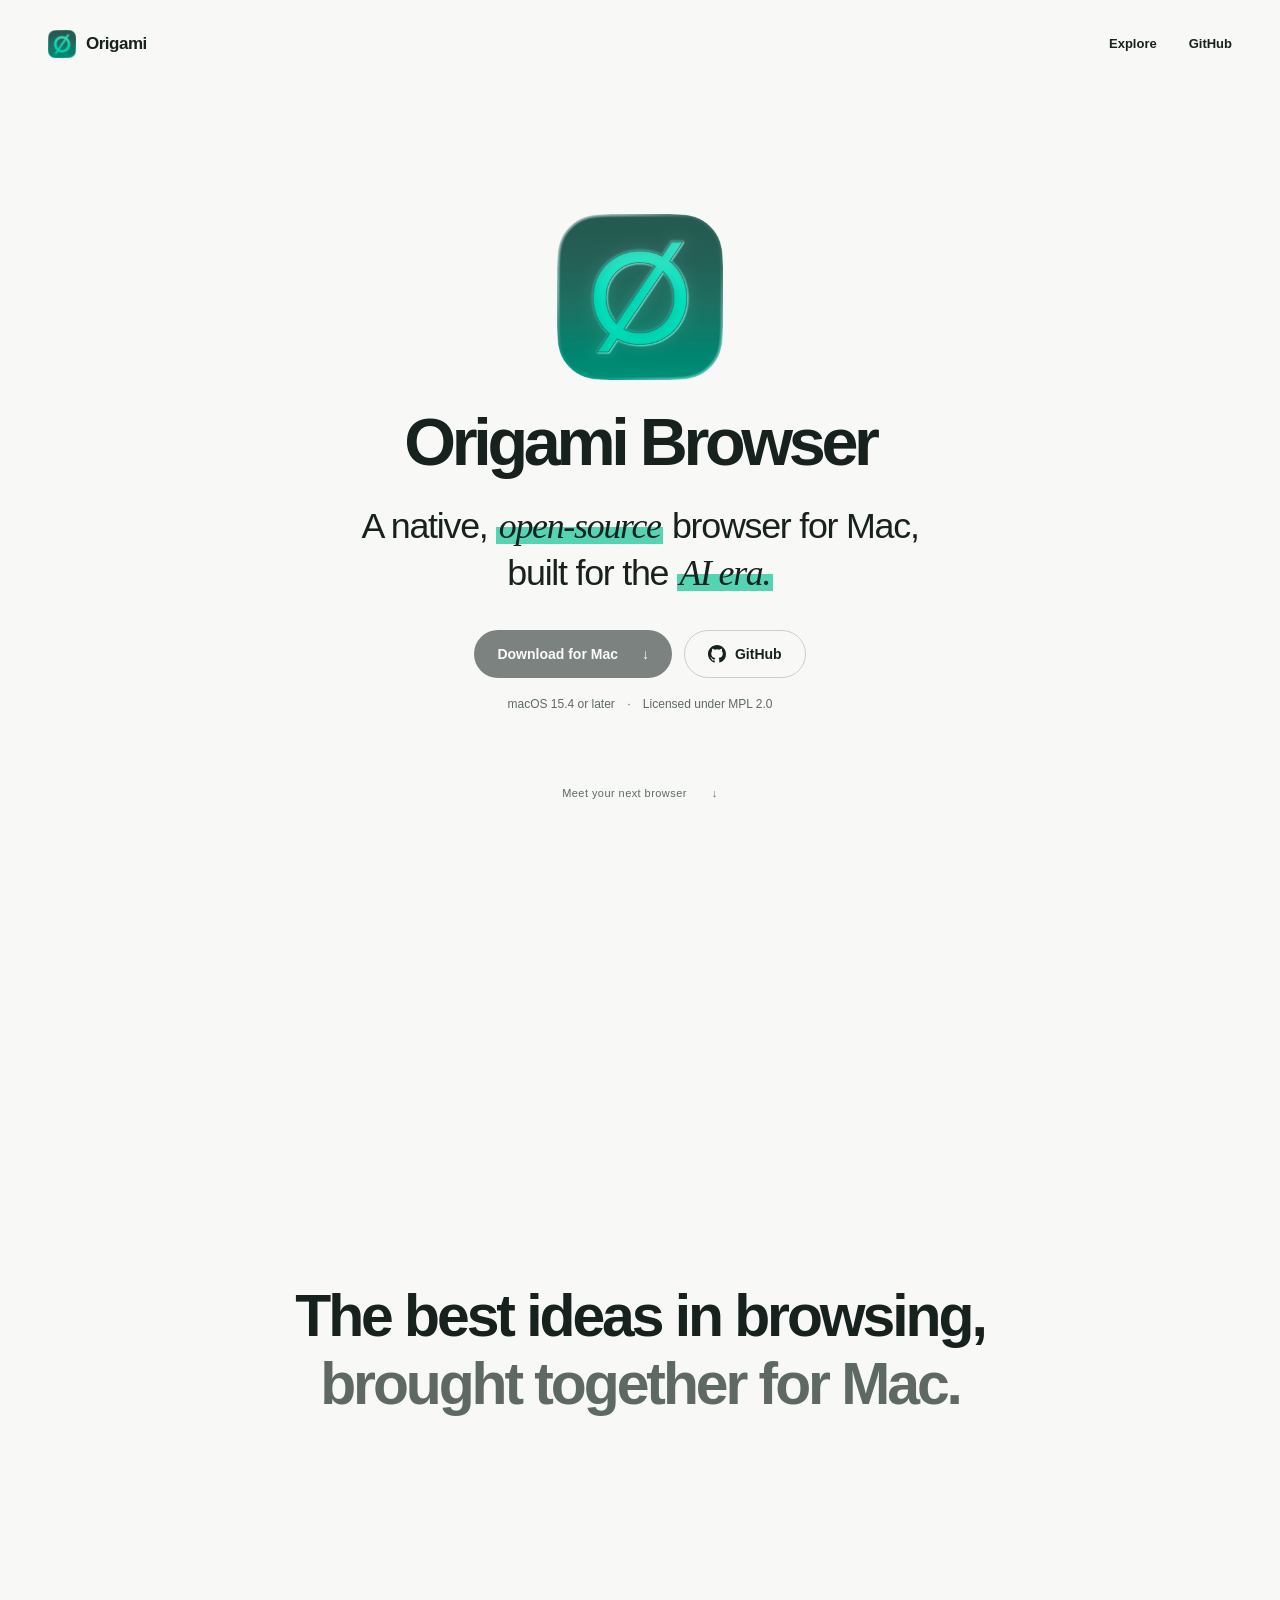
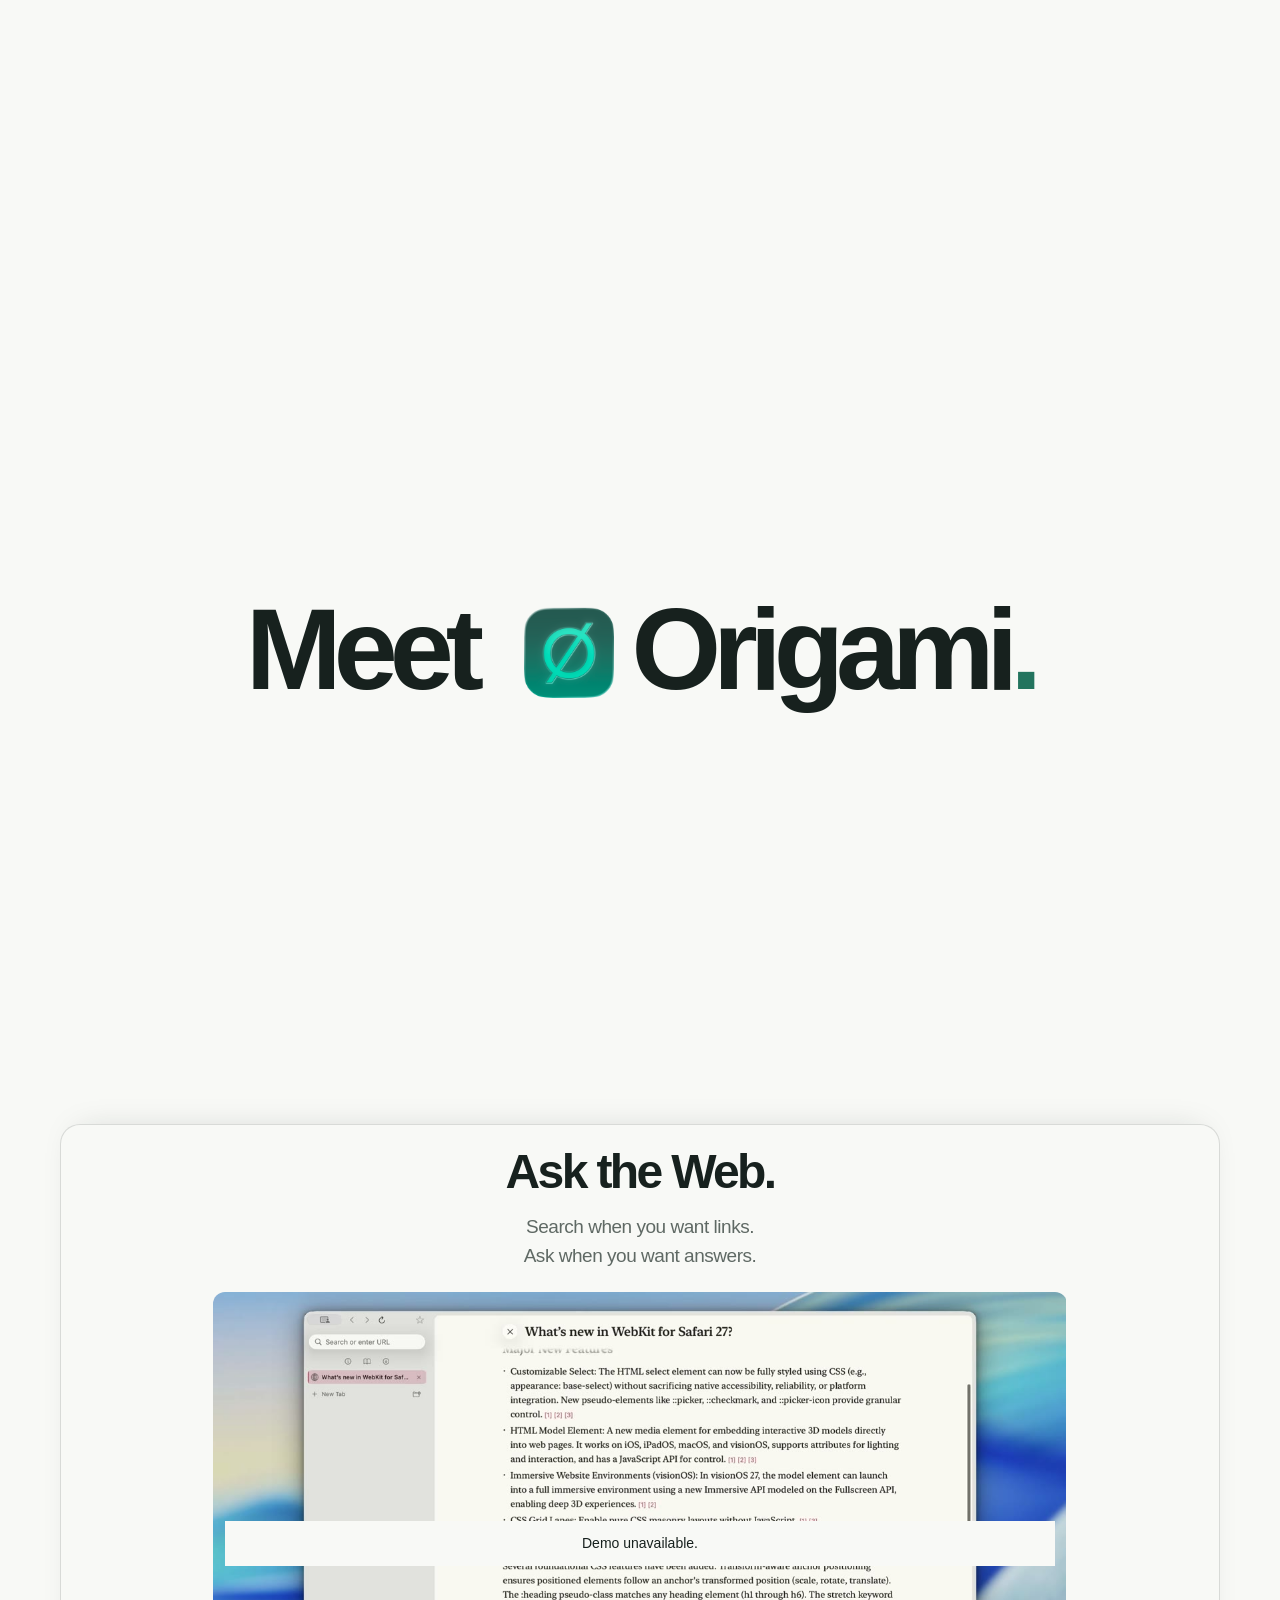
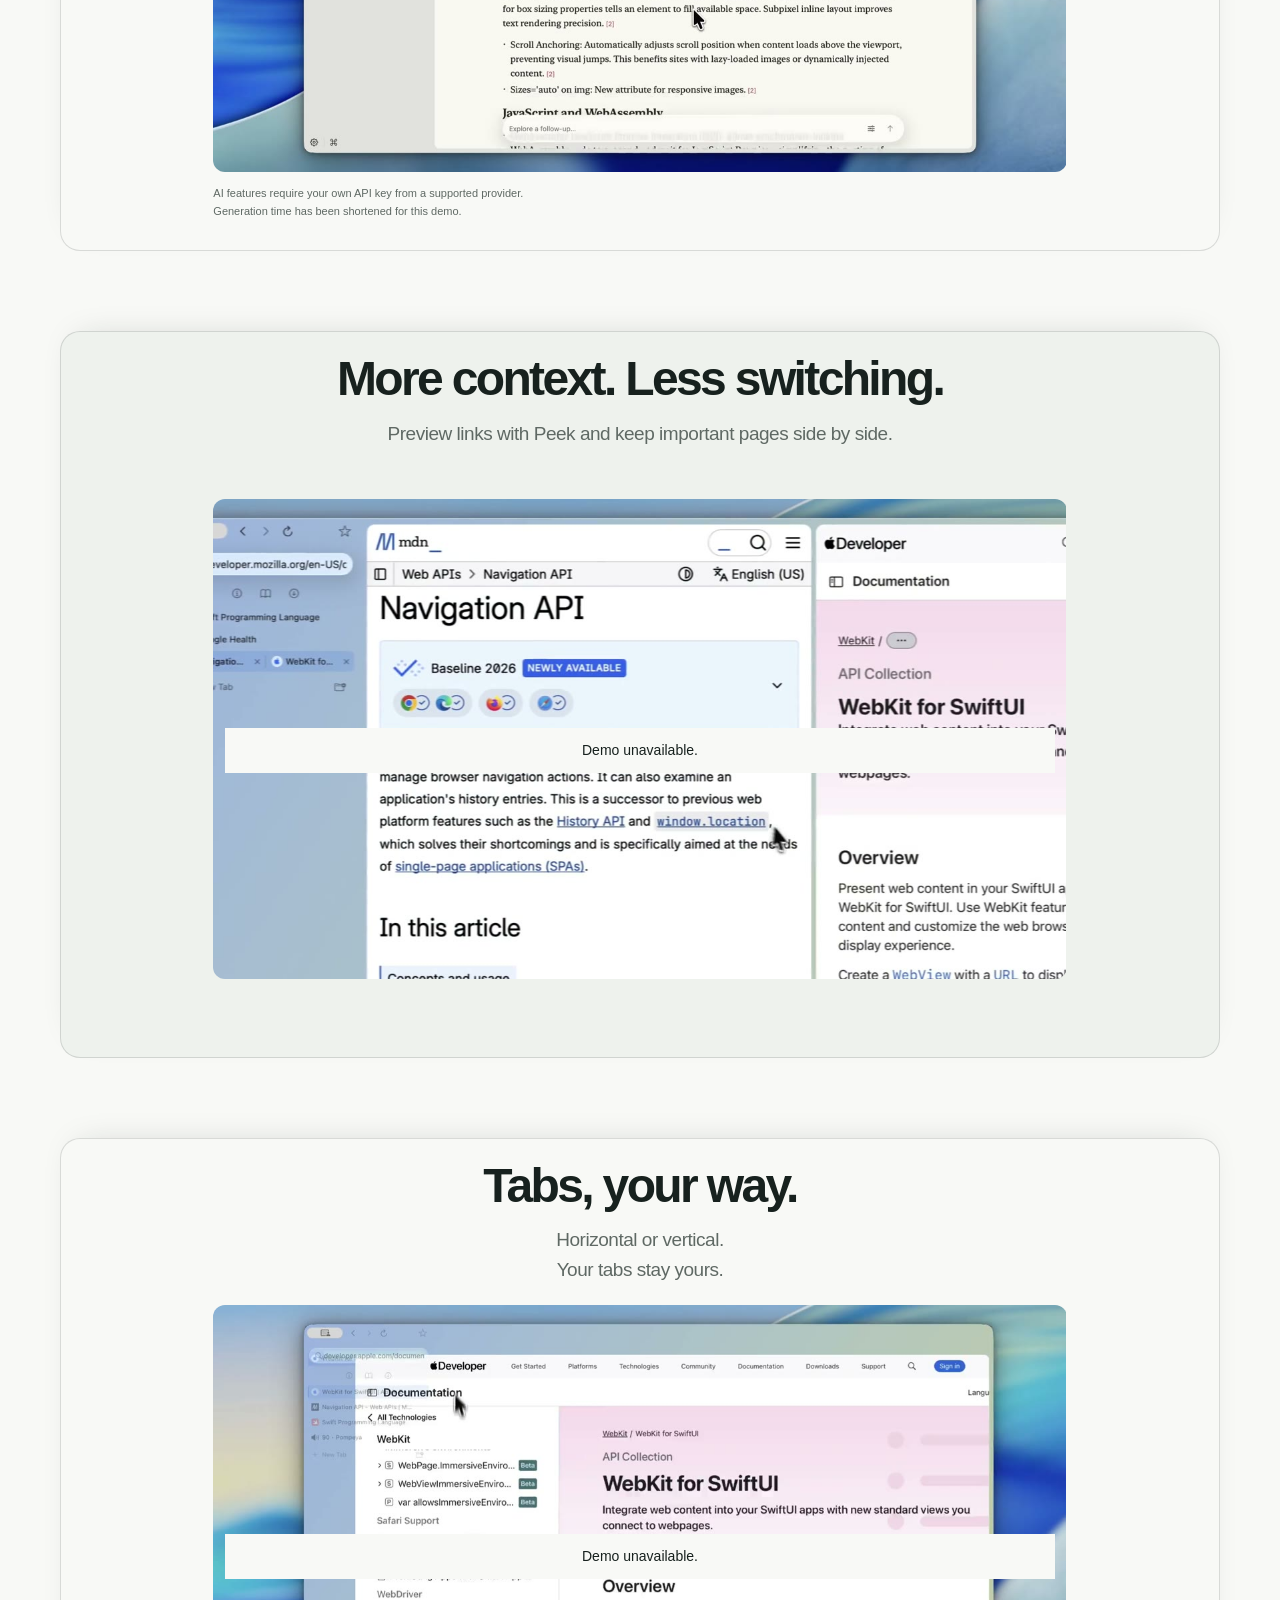
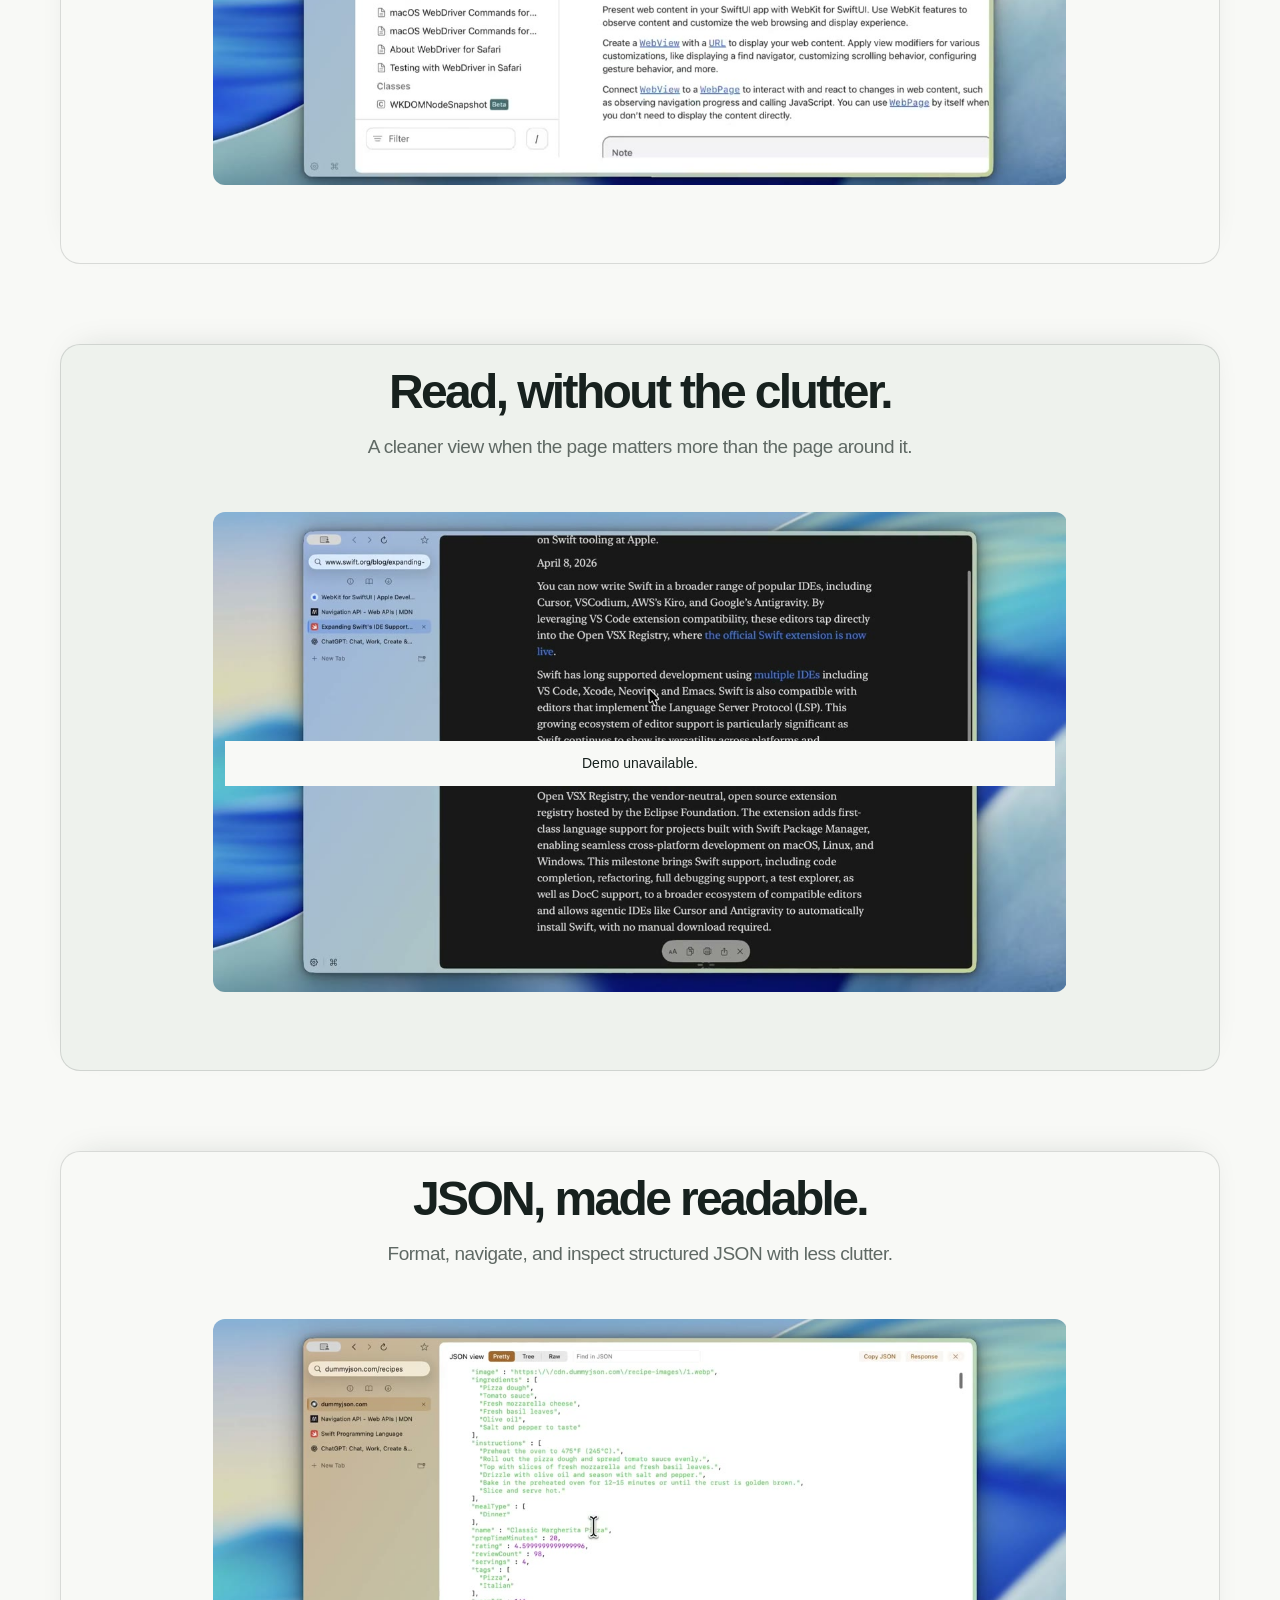
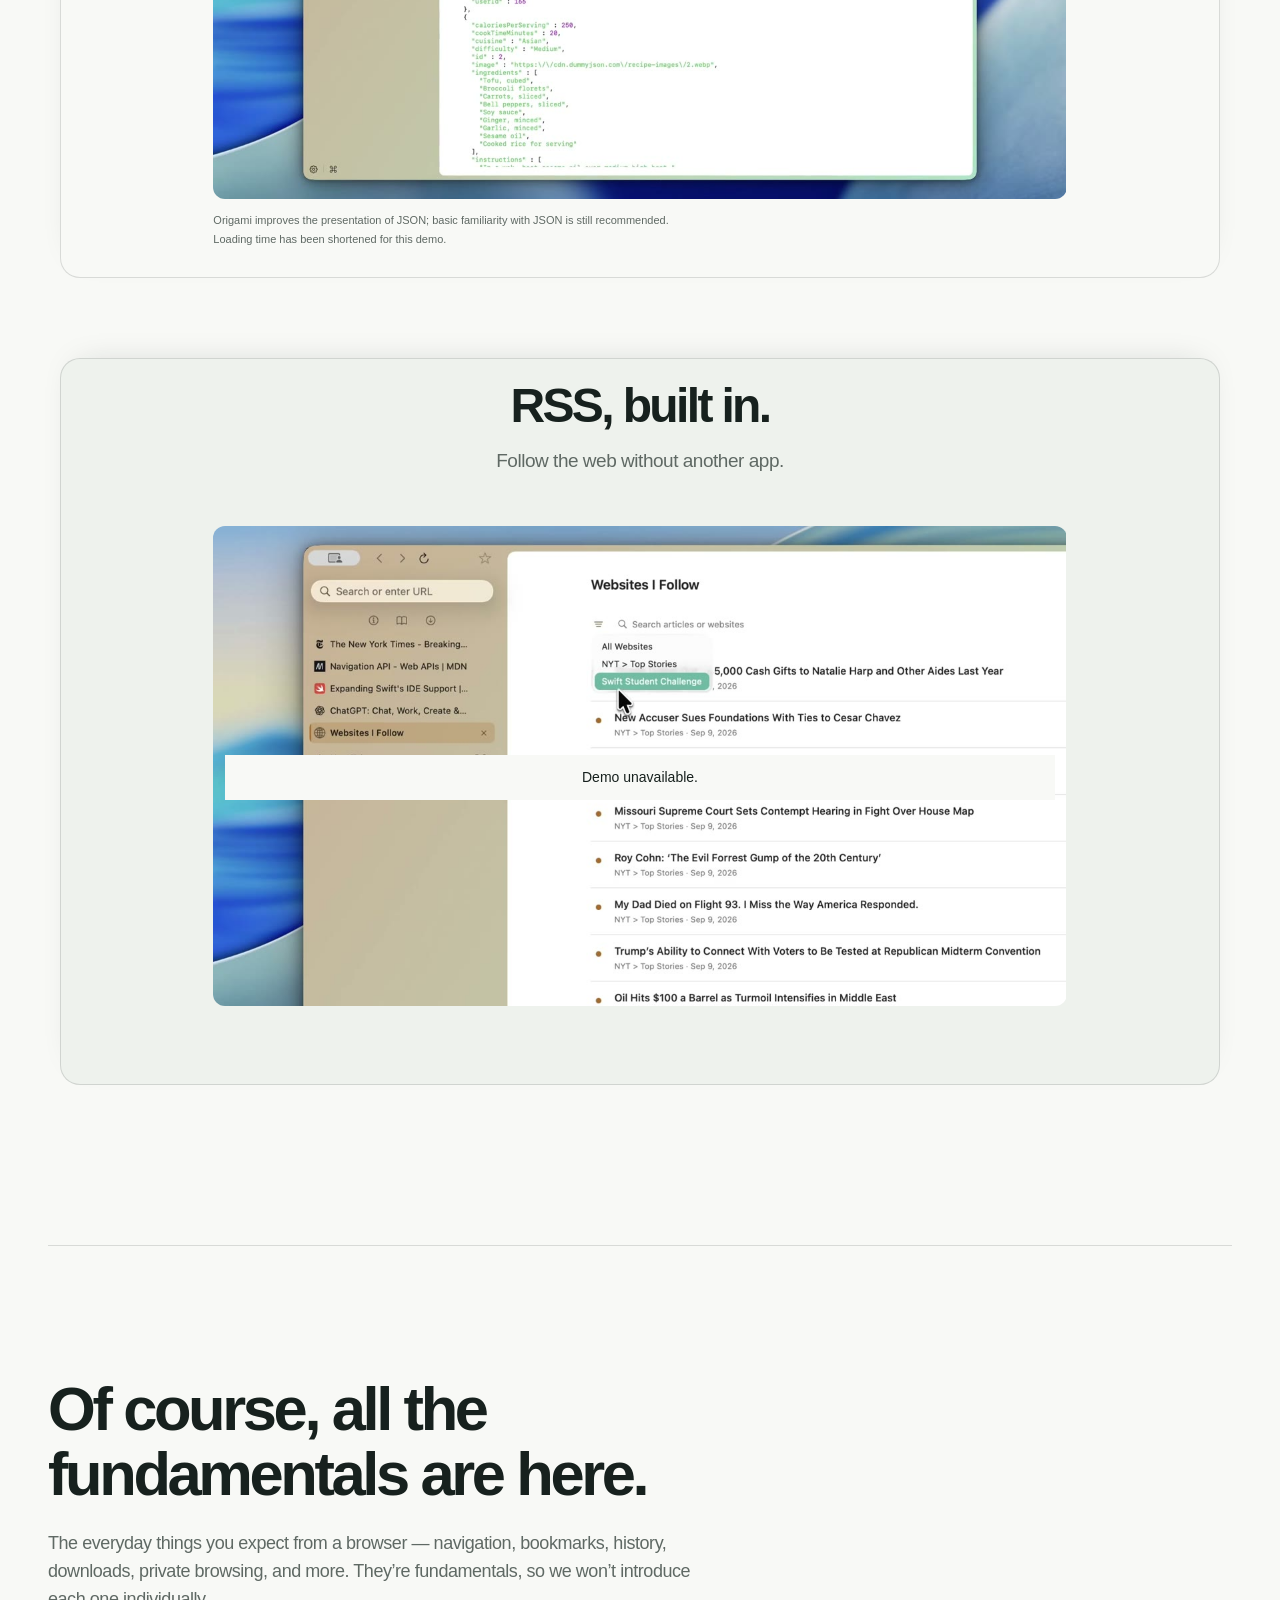
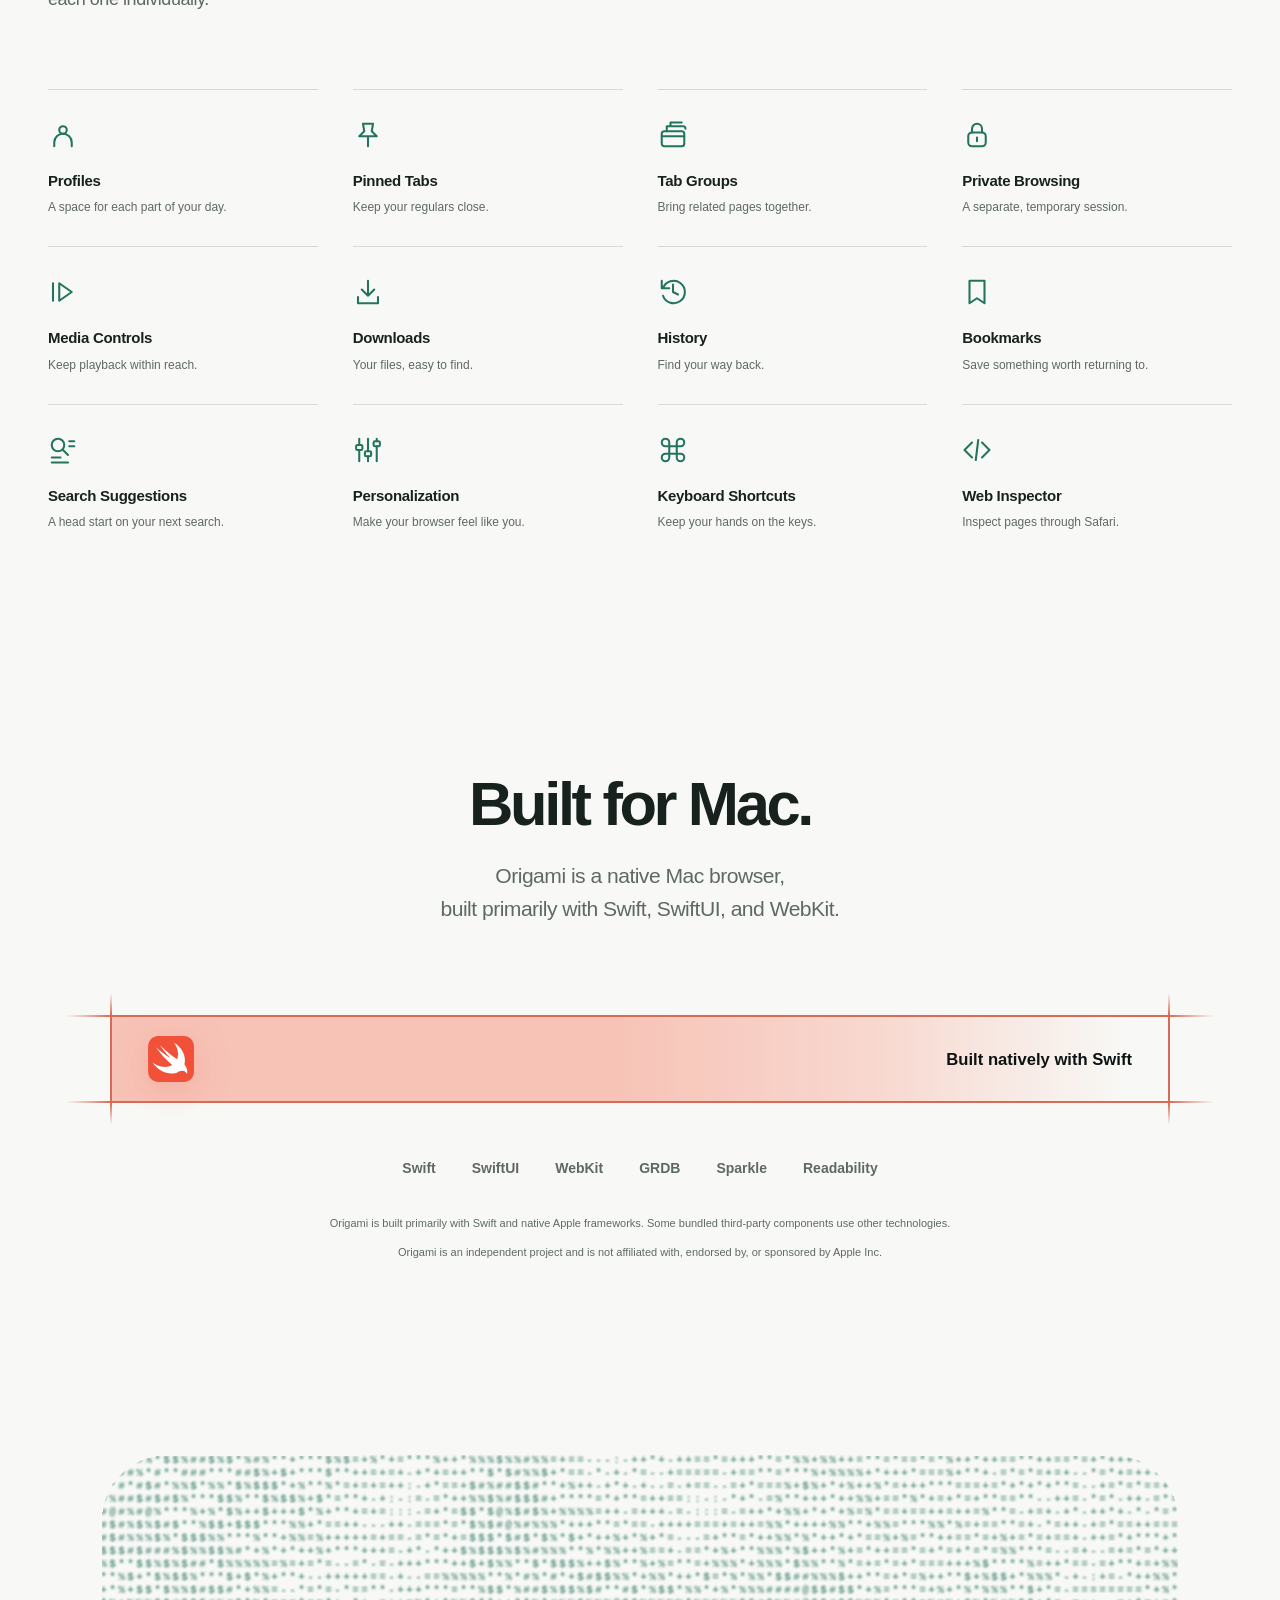
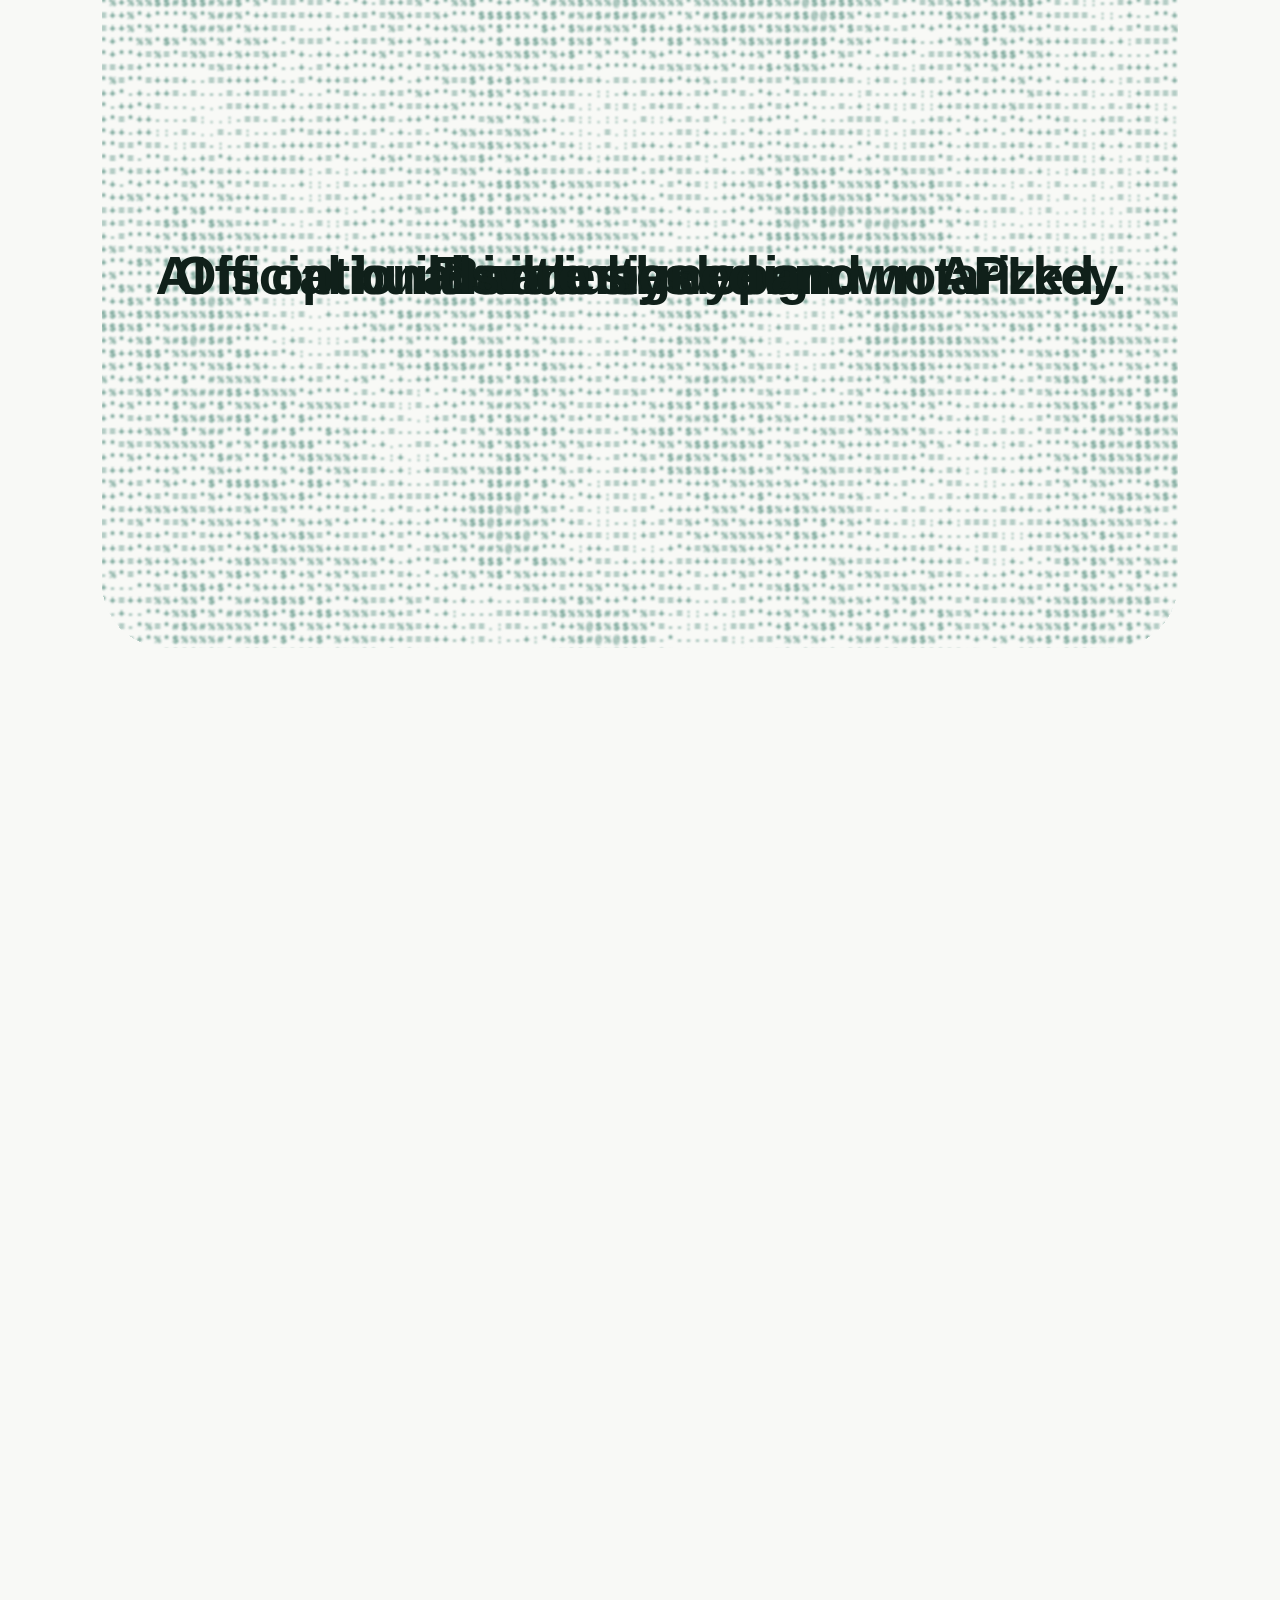
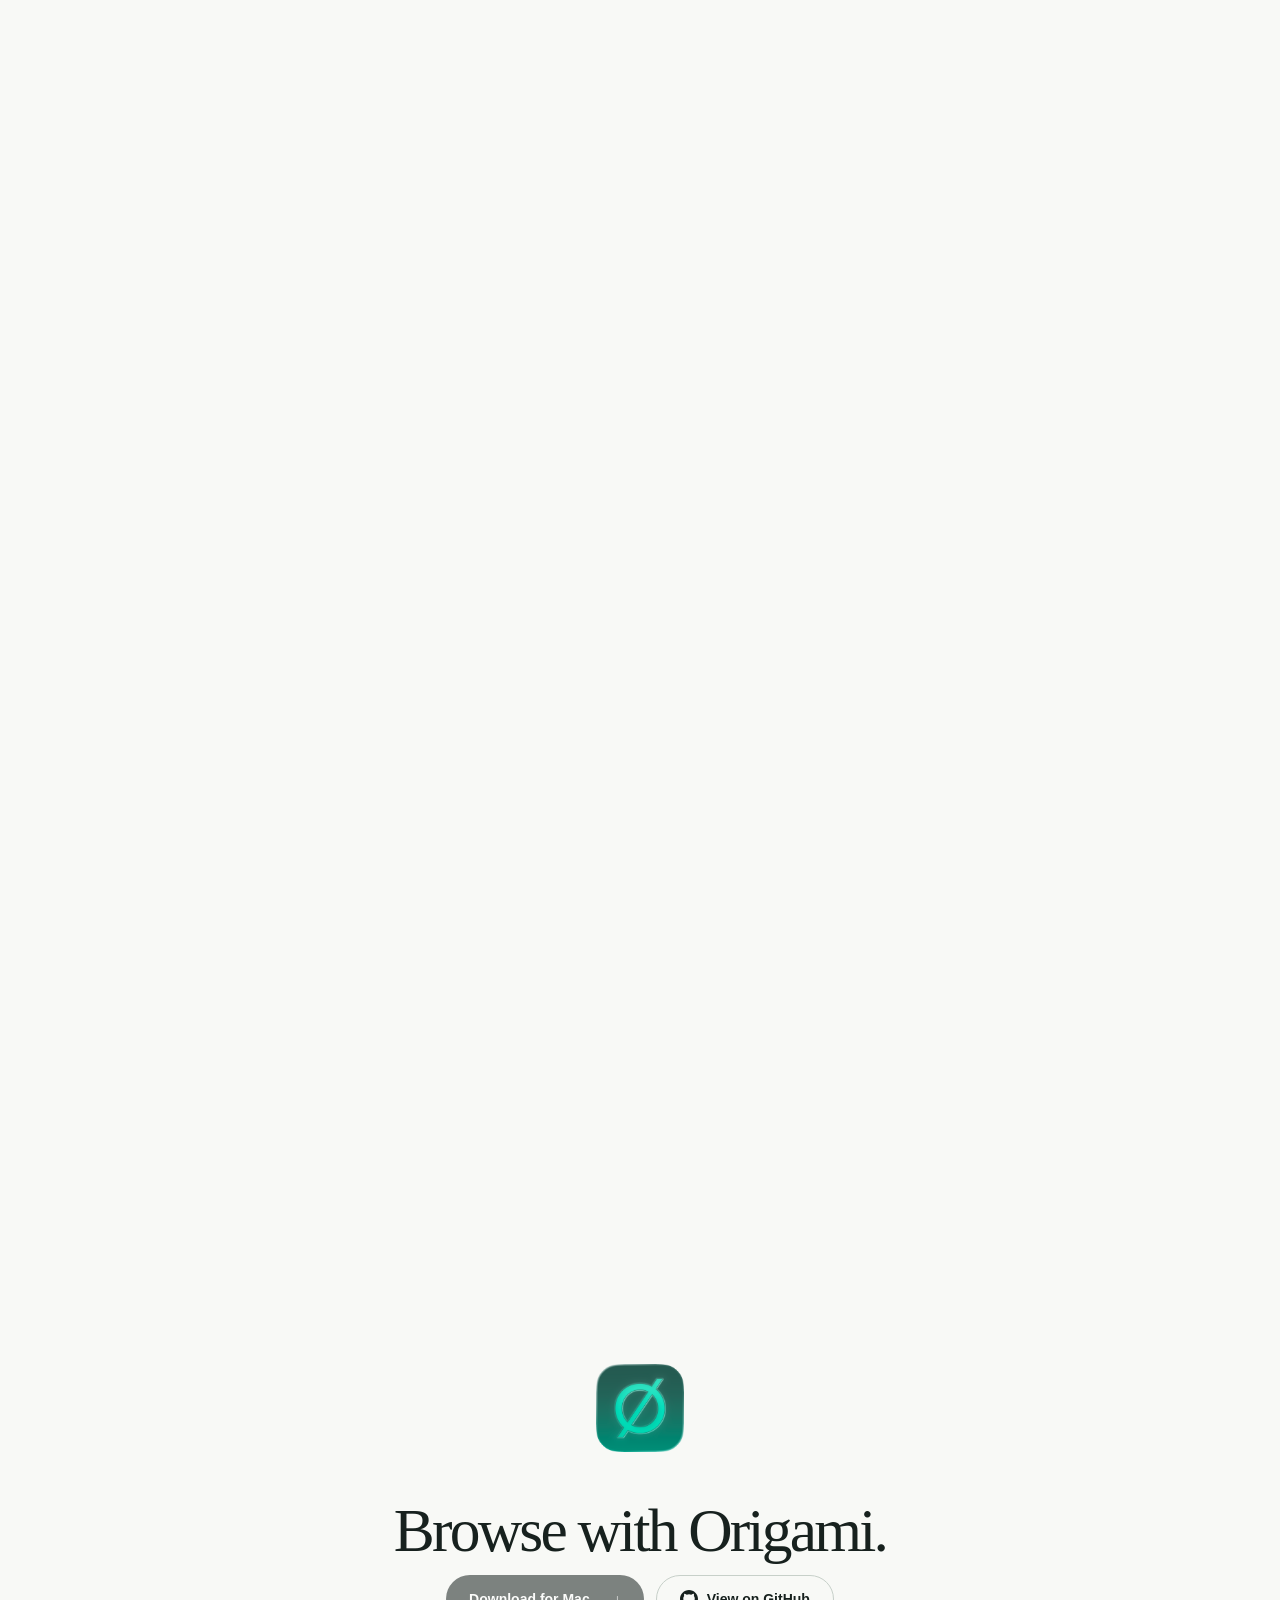
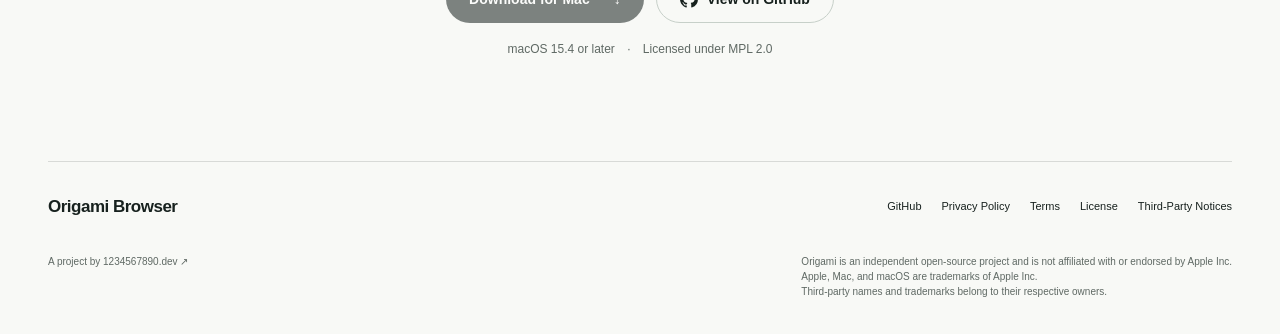
==== website/index.html @ 439ef3d2 "Integrate website with release publication" ====
<!doctype html>
<html lang="en">
<head>
<meta charset="utf-8">
<meta name="viewport" content="width=device-width, initial-scale=1">
<meta name="theme-color" content="#f8f9f6">
<title>Origami Browser — Built for Mac. Ready for the AI era.</title>
<meta name="description" content="A native, open-source WebKit browser for macOS. Ask the Web, Peek and Split View, flexible tabs, Reader, JSON tools, and RSS. Built primarily with Swift.">
<meta property="og:type" content="website">
<meta property="og:title" content="Origami Browser">
<meta property="og:description" content="The best ideas in browsing, brought together for Mac.">
<meta property="og:image" content="assets/origami-icon.png">
<meta property="og:image:alt" content="Origami Browser mint app icon">
<meta name="twitter:card" content="summary">
<link rel="icon" href="assets/origami-icon.png">
<link rel="stylesheet" href="styles.css">
<link rel="stylesheet" href="swift-native.css">
<script src="site-config.js" defer>
</script>
<script src="download.js" defer></script>
<script src="latest-version.js" defer></script>
<script src="main.js" defer>
</script>
<script src="privacy-field.js" defer></script>
<noscript>
<style>.video-shell video{display:none}</style>
</noscript>
</head>
<body>
<a class="skip-link" href="#main">Skip to content</a>
<header class="site-header wrap">
<a class="brand" href="./">
<img src="assets/origami-icon.png" width="28" height="28" alt="">Origami</a>
<nav aria-label="Main">
<a href="#ask">Explore</a>
<a href="https://github.com/T-1234567890/origami-browser"><span>GitHub</span></a>
</nav>
</header>
<main id="main">
<section class="hero wrap">
<img class="hero-icon" src="assets/origami-icon.png" width="176" height="176" alt="Origami app icon" fetchpriority="high">
<h1>Origami Browser</h1>
<p class="hero-statement">A native, <mark><em>open-source</em></mark> browser for Mac, <br>built for the <mark><em>AI era.</em></mark>
</p>
<div class="actions">
<a class="button primary" data-download aria-disabled="true" tabindex="-1">Download for Mac <span aria-hidden="true">↓</span>
</a>
<a class="button secondary" href="https://github.com/T-1234567890/origami-browser"><svg class="github-icon" viewBox="0 0 16 16" width="18" height="18" fill="currentColor" aria-hidden="true" focusable="false"><path d="M8 0C3.58 0 0 3.58 0 8c0 3.54 2.29 6.53 5.47 7.59.4.07.55-.17.55-.38 0-.19-.01-.82-.01-1.49-2.01.37-2.53-.49-2.69-.94-.09-.23-.48-.94-.82-1.13-.28-.15-.68-.52-.01-.53.63-.01 1.08.58 1.23.82.72 1.21 1.87.87 2.33.66.07-.52.28-.87.51-1.07-1.78-.2-3.64-.89-3.64-3.95 0-.87.31-1.59.82-2.15-.08-.2-.36-1.02.08-2.12 0 0 .67-.21 2.2.82a7.65 7.65 0 0 1 4 0c1.53-1.04 2.2-.82 2.2-.82.44 1.1.16 1.92.08 2.12.51.56.82 1.27.82 2.15 0 3.07-1.87 3.75-3.65 3.95.29.25.54.73.54 1.48 0 1.07-.01 1.93-.01 2.2 0 .21.15.46.55.38A8.01 8.01 0 0 0 16 8c0-4.42-3.58-8-8-8Z"/></svg><span>GitHub</span></a>
</div>
<p class="availability">macOS 15.4 or later <span>·</span> Licensed under MPL 2.0</p>
<a class="hero-next" href="#introduction" aria-label="Meet Origami">Meet your next browser <span aria-hidden="true">↓</span>
</a>
</section>
<section id="introduction" class="introduction wrap">
<h2>The best ideas in browsing, <br>
<span>brought together for Mac.</span>
</h2>
</section>
<section id="meet-origami" class="meet-screen wrap" aria-labelledby="meet-title">
<h2 id="meet-title" class="meet-origami">Meet <span class="meet-brand"><img src="assets/origami-icon.png" width="96" height="96" alt="" loading="lazy">Origami<span class="mint-dot">.</span></span>
</h2>
</section>
<div class="scroll-stack" aria-label="Explore Origami features">
<section id="ask" style="--stack-index: 0" class="chapter" aria-labelledby="ask-title">
<div class="chapter-inner">
<header class="chapter-copy">
<h2 id="ask-title">Ask the Web.</h2>
<p class="subtitle">Search when you want links.<br>Ask when you want answers.</p>
</header>
<figure class="demo">
<div class="video-shell">
<video width="1920" height="1080" muted playsinline loop preload="none" autoplay disablepictureinpicture disableremoteplayback tabindex="-1" data-src="assets/videos/ask-the-web.mp4" data-poster="assets/posters/ask-the-web.jpg" aria-label="Ask the Web. demonstration">
</video>
<noscript>
<img src="assets/posters/ask-the-web.jpg" width="1920" height="1080" alt="Origami feature demonstration preview" loading="lazy">
</noscript>
<p class="video-error" hidden>Demo unavailable.</p>
</div>
<figcaption>
<span class="demo-label">Ask the Web. — in Origami</span>
<p class="fine-print">AI features require your own API key from a supported provider.<br>Generation time has been shortened for this demo.</p>
</figcaption>
</figure>
</div>
</section>
<section id="peek" style="--stack-index: 1" class="chapter" aria-labelledby="peek-title">
<div class="chapter-inner">
<header class="chapter-copy">
<h2 id="peek-title">More context. Less switching.</h2>
<p class="subtitle">Preview links with Peek and keep important pages side by side.</p>
</header>
<figure class="demo">
<div class="video-shell">
<video width="1920" height="1080" muted playsinline loop preload="none" autoplay disablepictureinpicture disableremoteplayback tabindex="-1" data-src="assets/videos/peek-split-view.mp4" data-poster="assets/posters/peek-split-view.jpg" aria-label="More context. Less switching. demonstration">
</video>
<noscript>
<img src="assets/posters/peek-split-view.jpg" width="1920" height="1080" alt="Origami feature demonstration preview" loading="lazy">
</noscript>
<p class="video-error" hidden>Demo unavailable.</p>
</div>
<figcaption>
<span class="demo-label">More context. Less switching. — in Origami</span>
</figcaption>
</figure>
</div>
</section>
<section id="tabs" style="--stack-index: 2" class="chapter" aria-labelledby="tabs-title">
<div class="chapter-inner">
<header class="chapter-copy">
<h2 id="tabs-title">Tabs, your way.</h2>
<p class="subtitle">Horizontal or vertical.<br>Your tabs stay yours.</p>
</header>
<figure class="demo">
<div class="video-shell">
<video width="1920" height="1080" muted playsinline loop preload="none" autoplay disablepictureinpicture disableremoteplayback tabindex="-1" data-src="assets/videos/2-tab-modes.mp4" data-poster="assets/posters/2-tab-modes.jpg" aria-label="Tabs, your way. demonstration">
</video>
<noscript>
<img src="assets/posters/2-tab-modes.jpg" width="1920" height="1080" alt="Origami feature demonstration preview" loading="lazy">
</noscript>
<p class="video-error" hidden>Demo unavailable.</p>
</div>
<figcaption>
<span class="demo-label">Tabs, your way. — in Origami</span>
</figcaption>
</figure>
</div>
</section>
<section id="reader" style="--stack-index: 3" class="chapter" aria-labelledby="reader-title">
<div class="chapter-inner">
<header class="chapter-copy">
<h2 id="reader-title">Read, without the clutter.</h2>
<p class="subtitle">A cleaner view when the page matters more than the page around it.</p>
</header>
<figure class="demo">
<div class="video-shell">
<video width="1920" height="1080" muted playsinline loop preload="none" autoplay disablepictureinpicture disableremoteplayback tabindex="-1" data-src="assets/videos/reader-mode.mp4" data-poster="assets/posters/reader-mode.jpg" aria-label="Read, without the clutter. demonstration">
</video>
<noscript>
<img src="assets/posters/reader-mode.jpg" width="1920" height="1080" alt="Origami feature demonstration preview" loading="lazy">
</noscript>
<p class="video-error" hidden>Demo unavailable.</p>
</div>
<figcaption>
<span class="demo-label">Read, without the clutter. — in Origami</span>
</figcaption>
</figure>
</div>
</section>
<section id="json" style="--stack-index: 4" class="chapter" aria-labelledby="json-title">
<div class="chapter-inner">
<header class="chapter-copy">
<h2 id="json-title">JSON, made readable.</h2>
<p class="subtitle">Format, navigate, and inspect structured JSON with less clutter.</p>
</header>
<figure class="demo">
<div class="video-shell">
<video width="1920" height="1080" muted playsinline loop preload="none" autoplay disablepictureinpicture disableremoteplayback tabindex="-1" data-src="assets/videos/json.mp4" data-poster="assets/posters/json.jpg" aria-label="JSON, made readable. demonstration">
</video>
<noscript>
<img src="assets/posters/json.jpg" width="1920" height="1080" alt="Origami feature demonstration preview" loading="lazy">
</noscript>
<p class="video-error" hidden>Demo unavailable.</p>
</div>
<figcaption>
<span class="demo-label">JSON, made readable. — in Origami</span>
<p class="fine-print">Origami improves the presentation of JSON; basic familiarity with JSON is still recommended.<br>Loading time has been shortened for this demo.</p>
</figcaption>
</figure>
</div>
</section>
<section id="rss" style="--stack-index: 5" class="chapter" aria-labelledby="rss-title">
<div class="chapter-inner">
<header class="chapter-copy">
<h2 id="rss-title">RSS, built in.</h2>
<p class="subtitle">Follow the web without another app.</p>
</header>
<figure class="demo">
<div class="video-shell">
<video width="1920" height="1080" muted playsinline loop preload="none" autoplay disablepictureinpicture disableremoteplayback tabindex="-1" data-src="assets/videos/rss.mp4" data-poster="assets/posters/rss.jpg" aria-label="RSS, built in. demonstration">
</video>
<noscript>
<img src="assets/posters/rss.jpg" width="1920" height="1080" alt="Origami feature demonstration preview" loading="lazy">
</noscript>
<p class="video-error" hidden>Demo unavailable.</p>
</div>
<figcaption>
<span class="demo-label">RSS, built in. — in Origami</span>
</figcaption>
</figure>
</div>
</section>
</div>
<section class="fundamentals wrap">
<h2>Of course, all the<br>fundamentals are here.</h2>
<p class="subtitle">The everyday things you expect from a browser — navigation, bookmarks, history, downloads, private browsing, and more. They’re fundamentals, so we won’t introduce each one individually.</p>
<ul class="feature-grid">
<li>
<svg viewBox="0 0 24 24" width="26" height="26" aria-hidden="true" focusable="false"><circle cx="12" cy="8" r="3"/><path d="M5 21v-3a7 7 0 0 1 14 0v3"/></svg>
<h3>Profiles</h3>
<p>A space for each part of your day.</p>
</li>
<li>
<svg viewBox="0 0 24 24" width="26" height="26" aria-hidden="true" focusable="false"><path d="m8 3 8 0-1 6 4 4H5l4-4-1-6Zm4 10v8"/></svg>
<h3>Pinned Tabs</h3>
<p>Keep your regulars close.</p>
</li>
<li>
<svg viewBox="0 0 24 24" width="26" height="26" aria-hidden="true" focusable="false"><rect x="3" y="9" width="18" height="12" rx="2"/><path d="M3 13h18M7 9V5h13a2 2 0 0 1 2 2M10 5V2h9"/></svg>
<h3>Tab Groups</h3>
<p>Bring related pages together.</p>
</li>
<li>
<svg viewBox="0 0 24 24" width="26" height="26" aria-hidden="true" focusable="false"><rect x="5" y="10" width="14" height="11" rx="3"/><path d="M8 10V7a4 4 0 0 1 8 0v3m-4 4v3"/></svg>
<h3>Private Browsing</h3>
<p>A separate, temporary session.</p>
</li>
<li>
<svg viewBox="0 0 24 24" width="26" height="26" aria-hidden="true" focusable="false"><path d="m9 5 10 7-10 7V5ZM4 5v14"/></svg>
<h3>Media Controls</h3>
<p>Keep playback within reach.</p>
</li>
<li>
<svg viewBox="0 0 24 24" width="26" height="26" aria-hidden="true" focusable="false"><path d="M12 3v12m-5-5 5 5 5-5M4 16v5h16v-5"/></svg>
<h3>Downloads</h3>
<p>Your files, easy to find.</p>
</li>
<li>
<svg viewBox="0 0 24 24" width="26" height="26" aria-hidden="true" focusable="false"><path d="M4 9a9 9 0 1 1 0 6M3 3v6h6m3-3v6l4 2"/></svg>
<h3>History</h3>
<p>Find your way back.</p>
</li>
<li>
<svg viewBox="0 0 24 24" width="26" height="26" aria-hidden="true" focusable="false"><path d="M6 3h12v18l-6-4-6 4V3Z"/></svg>
<h3>Bookmarks</h3>
<p>Save something worth returning to.</p>
</li>
<li>
<svg viewBox="0 0 24 24" width="26" height="26" aria-hidden="true" focusable="false"><circle cx="8" cy="8" r="5"/><path d="m12 12 4 4M17 5h4m-4 4h4M3 18h7m-7 4h13"/></svg>
<h3>Search Suggestions</h3>
<p>A head start on your next search.</p>
</li>
<li>
<svg viewBox="0 0 24 24" width="26" height="26" aria-hidden="true" focusable="false"><path d="M5 3v5m0 4v9M12 3v10m0 4v4M19 3v2m0 4v12"/><rect x="2.5" y="8" width="5" height="4" rx="1"/><rect x="9.5" y="13" width="5" height="4" rx="1"/><rect x="16.5" y="5" width="5" height="4" rx="1"/></svg>
<h3>Personalization</h3>
<p>Make your browser feel like you.</p>
</li>
<li>
<svg viewBox="0 0 24 24" width="26" height="26" aria-hidden="true" focusable="false"><path d="M9 9V6a3 3 0 1 0-3 3h12a3 3 0 1 0-3-3v12a3 3 0 1 0 3-3H6a3 3 0 1 0 3 3V9Z"/></svg>
<h3>Keyboard Shortcuts</h3>
<p>Keep your hands on the keys.</p>
</li>
<li>
<svg viewBox="0 0 24 24" width="26" height="26" aria-hidden="true" focusable="false"><path d="m8 6-6 6 6 6m8-12 6 6-6 6m-3-14-2 16"/></svg>
<h3>Web Inspector</h3>
<p>Inspect pages through Safari.</p>
</li>
</ul>
</section>
<section class="native wrap">
<h2>Built for Mac.</h2>
<p class="subtitle">Origami is a native Mac browser,<br>built primarily with Swift, SwiftUI, and WebKit.</p>      <section class="swift-native-section" aria-label="Built natively with Swift: battery efficient, lightning fast, and native throughout" tabindex="0">
        <div class="swift-default-content">
          <img src="assets/icons/swift-logo-color.svg" alt="" width="46" height="46" loading="lazy" decoding="async">
          <span>Built natively with Swift</span>
        </div>
        <div class="swift-hover-content" aria-hidden="true">
          <span>
<svg viewBox="0 0 24 24">
<rect x="2" y="7" width="16" height="10" rx="2">
</rect>
<path d="M22 11v2">
</path>
<path d="M6 11v2">
</path>
</svg>Battery Efficient</span>
          <span>
<svg viewBox="0 0 24 24">
<path d="m13 2-9 12h8l-1 8 9-12h-8z">
</path>
</svg>Lightning Fast</span>
          <span>
<svg viewBox="0 0 24 24">
<path d="m18 16 4-4-4-4">
</path>
<path d="m6 8-4 4 4 4">
</path>
<path d="m14.5 4-5 16">
</path>
</svg>Native Throughout</span>
        </div>
      </section>
<ul class="stack" aria-label="Technologies">
<li>Swift</li>
<li>SwiftUI</li>
<li>WebKit</li>
<li>GRDB</li>
<li>Sparkle</li>
<li>Readability</li>
</ul>
<p class="fine-print">Origami is built primarily with Swift and native Apple frameworks. Some bundled third-party components use other technologies.</p>
<p class="fine-print">Origami is an independent project and is not affiliated with, endorsed by, or sponsored by Apple Inc.</p>
</section>
<section id="open-and-private" class="privacy-field" aria-labelledby="privacy-field-title">
<div class="privacy-field-stage">
<canvas class="privacy-field-canvas" aria-hidden="true"></canvas>
<div class="privacy-field-content">
<h2 id="privacy-field-title"><span class="field-line" style="--line:0">Built in the open.</span><span class="field-line accent" style="--line:1">Private by design.</span></h2>
<p><span class="field-line" style="--line:2">No first-party telemetry.</span><span class="field-line" style="--line:3">AI is optional and uses your own API key.</span><span class="field-line" style="--line:4">Origami is open source.</span><span class="field-line" style="--line:5">Official builds are signed and notarized.</span></p>
</div>
</div>
</section>
<section class="final-cta wrap" id="download">
<img src="assets/origami-icon.png" width="88" height="88" alt="" loading="lazy">
<p class="latest-version" data-latest-version aria-hidden="true"></p>
<h2>Browse with Origami.</h2>
<div class="actions">
<a class="button primary" data-download aria-disabled="true" tabindex="-1">Download for Mac <span aria-hidden="true">↓</span>
</a>
<a class="button secondary" href="https://github.com/T-1234567890/origami-browser"><svg class="github-icon" viewBox="0 0 16 16" width="18" height="18" fill="currentColor" aria-hidden="true" focusable="false"><path d="M8 0C3.58 0 0 3.58 0 8c0 3.54 2.29 6.53 5.47 7.59.4.07.55-.17.55-.38 0-.19-.01-.82-.01-1.49-2.01.37-2.53-.49-2.69-.94-.09-.23-.48-.94-.82-1.13-.28-.15-.68-.52-.01-.53.63-.01 1.08.58 1.23.82.72 1.21 1.87.87 2.33.66.07-.52.28-.87.51-1.07-1.78-.2-3.64-.89-3.64-3.95 0-.87.31-1.59.82-2.15-.08-.2-.36-1.02.08-2.12 0 0 .67-.21 2.2.82a7.65 7.65 0 0 1 4 0c1.53-1.04 2.2-.82 2.2-.82.44 1.1.16 1.92.08 2.12.51.56.82 1.27.82 2.15 0 3.07-1.87 3.75-3.65 3.95.29.25.54.73.54 1.48 0 1.07-.01 1.93-.01 2.2 0 .21.15.46.55.38A8.01 8.01 0 0 0 16 8c0-4.42-3.58-8-8-8Z"/></svg><span>View on GitHub</span></a>
</div>
<p class="availability">macOS 15.4 or later <span>·</span> Licensed under MPL 2.0</p>
</section>
</main>
<footer class="site-footer wrap">
<div class="footer-top">
<a class="brand" href="./">Origami Browser</a>
<nav aria-label="Footer">
<a href="https://github.com/T-1234567890/origami-browser"><span>GitHub</span></a>
<a href="privacy/">Privacy Policy</a>
<a href="terms/">Terms</a>
<a href="license/">License</a>
<a href="notices/">Third-Party Notices</a>
</nav>
</div>
<div class="footer-bottom">
<a href="https://1234567890.dev/">A project by 1234567890.dev ↗</a>
<p>Origami is an independent open-source project and is not affiliated with or endorsed by Apple Inc.<br>Apple, Mac, and macOS are trademarks of Apple Inc.<br>Third-party names and trademarks belong to their respective owners.</p>
</div>
</footer>
</body>
</html>
---- website/styles.css ----
/* Token vocabulary and native Swift component adapted from Hibiscus/Website. */
:root {
  color-scheme:light;
  --bg:#f8f9f6;
  --bg-elevated:#eef2ed;
  --ink:#17211e;
  --ink-muted:#5f6964;
  --mint:#55d4b3;
  --mint-deep:#23745e;
  --line:rgba(23,33,30,.14);
  --section:min(1200px,calc(100% - 96px));
  --ease-out-quint:cubic-bezier(.22,1,.36,1);
  --font-sans:-apple-system,BlinkMacSystemFont,"Helvetica Neue",sans-serif;
  --font-serif:Georgia,"Times New Roman",serif
}

* {
  box-sizing:border-box
}
html {
  scroll-behavior:smooth;
  scroll-padding-top:28px
}
body {
  margin:0;
  background:var(--bg);
  color:var(--ink);
  font-family:var(--font-sans);
  -webkit-font-smoothing:antialiased;
  line-height:1.5
}
a {
  color:inherit;
  text-decoration:none
}
button {
  font:inherit
}
img {
  display:block;
  max-width:100%;
  height:auto
}
a:focus-visible,button:focus-visible,video:focus-visible,[tabindex]:focus-visible {
  outline:3px solid var(--mint-deep);
  outline-offset:6px
}
a:hover {
  color:var(--mint-deep);
  text-decoration:none
}
.wrap {
  width:var(--section);
  margin-inline:auto
}
.site-header {
  height:88px;
  display:flex;
  align-items:center;
  justify-content:space-between
}
.brand {
  display:flex;
  align-items:center;
  gap:10px;
  font-weight:650;
  font-size:17px;
  letter-spacing:-.5px
}
.site-header nav {
  display:flex;
  gap:32px;
  font-size:13px;
  font-weight:550
}
.skip-link {
  position:absolute;
  left:24px;
  top:-100px;
  background:var(--ink);
  color:white;
  padding:12px;
  z-index:5
}
.skip-link:focus {
  top:12px
}
.hero {
  min-height:760px;
  min-height:calc(100svh - 88px);
  max-height:1100px;
  display:flex;
  flex-direction:column;
  align-items:center;
  justify-content:center;
  text-align:center;
  padding:60px 0 32px
}
.hero-icon {
  width:clamp(124px,13vw,176px);
  margin-bottom:27px
}
.hero h1 {
  font-size:clamp(44px,5.2vw,76px);
  letter-spacing:-.065em;
  line-height:1.08;
  margin:0 0 24px;
  font-weight:650
}
.hero-statement {
  font-size:clamp(22px,2.8vw,38px);
  line-height:1.3;
  letter-spacing:-.035em;
  margin:0
}
.hero-statement em {
  font-family:var(--font-serif);
  font-weight:400
}
mark {
  color:var(--ink);
  background:linear-gradient(transparent 53%,var(--mint) 53%,var(--mint) 94%,transparent 94%);
  padding:0 .07em
}
.actions {
  display:flex;
  flex-wrap:wrap;
  align-items:center;
  justify-content:center;
  gap:12px;
  margin-top:34px
}
.button {
  display:inline-flex;
  align-items:center;
  justify-content:center;
  gap:24px;
  min-height:48px;
  padding:12px 23px;
  border-radius:99px;
  font-size:14px;
  font-weight:600;
  transition:color .2s
}
.button:hover {
  text-decoration:none
}
.primary {
  background:var(--ink);
  color:#fff
}
.primary:hover {
  color:var(--mint)
}
.secondary {
  border:1px solid #c7d0c9
}
.secondary:hover {
  color:var(--mint-deep)
}
.availability {
  font-size:12px;
  color:var(--ink-muted);
  margin:17px 0 0
}
.availability span {
  margin:0 9px
}
.hero-next {
  font-size:11px;
  letter-spacing:.04em;
  color:var(--ink-muted);
  margin-top:clamp(54px,8vh,110px);
  display:flex;
  gap:25px
}
.introduction {
  text-align:center;
  padding:64px 0
}
.introduction h2 {
  font-size:clamp(30px,4.6vw,65px);
  line-height:1.15;
  letter-spacing:-.052em;
  font-weight:550;
  margin:0
}
.introduction h2 span {
  color:var(--ink-muted)
}
.meet-screen h2 {
  font-size:clamp(60px,9vw,122px);
  letter-spacing:-.07em;
  font-weight:600;
  line-height:1;
  margin:0
}
.mint-dot {
  color:var(--mint-deep)
}
h2 {
  font-size:clamp(38px,4.8vw,67px);
  font-weight:550;
  line-height:1.06;
  letter-spacing:-.055em;
  margin:0
}

.subtitle {
  color:var(--ink-muted);
  font-size:clamp(17px,1.65vw,22px);
  line-height:1.55;
  letter-spacing:-.025em;
  margin:24px 0 0;
  max-width:550px
}
.chapter {
  padding:105px 0
}
.chapter-inner {
  width:var(--section);
  margin:auto
}
.chapter-copy {
  margin-bottom:42px
}
.demo {
  margin:0;
  min-width:0
}
.video-shell {
  position:relative;
  aspect-ratio:16/9;
  border-radius:12px;
  background:transparent;
  overflow:hidden;
  border:0;
  box-shadow:none
}
video {
  position:absolute;
  inset:0;
  border:0;
  display:block;
  width:100%;
  height:100%;
  object-fit:contain;
  background:transparent
}
.demo figcaption {
  display:flex;
  flex-wrap:wrap;
  justify-content:space-between;
  gap:10px;
  margin-top:17px;
  color:var(--ink-muted);
  font-size:11px
}
.demo-label {
  letter-spacing:.025em
}
.fine-print {
  font-size:11px;
  line-height:1.7;
  color:var(--ink-muted);
  font-weight:400
}
.demo .fine-print {
  width:100%;
  margin:0
}

.video-error {
  position:absolute;
  inset:auto 12px 40%;
  background:var(--bg);
  padding:12px;
  font-size:14px;
  text-align:center
}
.video-error a {
  text-decoration:none
}
.split .chapter-inner,.reverse .chapter-inner {
  display:grid;
  grid-template-columns: .8fr 1.5fr;
  gap:55px;
  align-items:center
}
.split h2,.reverse h2 {
  font-size:clamp(35px,3.7vw,52px)
}
.split .chapter-copy,.reverse .chapter-copy {
  margin:0
}
.reverse .chapter-inner {
  grid-template-columns:1.5fr .8fr
}
.reverse .chapter-copy {
  grid-column:2;
  grid-row:1
}
.reverse .demo {
  grid-column:1;
  grid-row:1
}
.center {
  background:var(--bg-elevated);
  margin:40px 0;
  padding:110px 0
}
.center .chapter-copy {
  text-align:center
}
.center .subtitle {
  margin-inline:auto
}
.center .demo {
  max-width:1040px;
  margin:auto
}





.fundamentals {
  padding:130px 0 100px;
  border-top:1px solid var(--line)
}
.fundamentals>.subtitle {
  max-width:680px;
  font-size:18px
}
.feature-grid {
  list-style:none;
  padding:0;
  margin:75px 0 0;
  display:grid;
  grid-template-columns:repeat(4,1fr);
  gap:0 35px
}
.feature-grid li {
  padding:30px 0;
  border-top:1px solid var(--line)
}

.feature-grid h3 {
  font-size:15px;
  font-weight:600;
  letter-spacing:-.02em;
  margin:0 0 6px
}
.feature-grid p {
  font-size:12px;
  color:var(--ink-muted);
  margin:0
}
.native {
  padding:110px 0 130px;
  text-align:center
}
.native>.subtitle {
  margin-inline:auto
}
.stack {
  display:flex;
  justify-content:center;
  gap:36px;
  flex-wrap:wrap;
  list-style:none;
  padding:0;
  margin:55px 0 35px;
  color:var(--ink-muted);
  font-size:14px;
  font-weight:550
}
.native>.fine-print {
  max-width:720px;
  margin:10px auto
}
.final-cta {
  text-align:center;
  padding:90px 0 130px;
  border-top:1px solid var(--line)
}
.final-cta>img {
  margin:0 auto 25px
}
.final-cta h2 {
  font-size:clamp(38px,4.8vw,66px)
}
.release-note {
  max-width:560px;
  margin:26px auto 0;
  font-size:12px;
  color:var(--ink-muted)
}
.site-footer {
  border-top:1px solid var(--line);
  padding:32px 0 35px
}
.footer-top,.footer-bottom {
  display:flex;
  justify-content:space-between;
  gap:35px
}
.footer-top nav {
  display:flex;
  flex-wrap:wrap;
  gap:20px;
  font-size:11px;
  align-items:center
}
.footer-bottom {
  margin-top:35px;
  font-size:10px;
  color:var(--ink-muted)
}
.footer-bottom p {
  margin:0
}
.legal {
  max-width:850px;
  padding:80px 0 100px
}
.legal h1 {
  font-size:clamp(40px,6vw,72px);
  letter-spacing:-.055em;
  line-height:1.1
}
.legal h2 {
  font-size:26px;
  margin-top:45px;
  letter-spacing:-.03em
}
.legal p {
  color:var(--ink-muted)
}
.legal pre {
  white-space:pre-wrap;
  overflow-wrap:anywhere;
  font-size:12px;
  line-height:1.7
}
.legal a {
  text-decoration:none
}

@media(min-width:1600px) {
  :root {
  --section:min(1380px,calc(100% - 120px))
}

}

@media(max-width:1000px) {
  :root {
  --section:calc(100% - 64px)
}
.split .chapter-inner,.reverse .chapter-inner {
  gap:30px;
  grid-template-columns:1fr
}
.reverse .chapter-copy,.reverse .demo {
  grid-column:auto;
  grid-row:auto
}
.chapter-copy {
  max-width:700px
}
.split .chapter-copy,.reverse .chapter-copy {
  margin-bottom:10px
}
.split h2,.reverse h2 {
  font-size:clamp(38px,6vw,58px)
}
.center .chapter-copy {
  margin-inline:auto
}
.feature-grid {
  grid-template-columns:repeat(3,1fr)
}
.footer-top,.footer-bottom {
  flex-direction:column;
  gap:22px
}

}

@media(max-width:600px) {
  :root {
  --section:calc(100% - 40px)
}
.site-header {
  height:72px
}
.site-header nav {
  gap:20px
}
.hero {
  min-height:720px;
  min-height:calc(100svh - 72px);
  padding:45px 0 32px;
  max-height:none
}
.hero h1 {
  font-size:44px
}
.hero-statement {
  font-size:23px
}
.hero-statement br {
  display:none
}
.hero-icon {
  width:132px
}
.hero-next {
  margin-top:65px
}
.introduction {
  padding:48px 0
}
.introduction h2 {
  font-size:33px
}
.introduction h2 br {
  display:none
}
.meet-screen h2 {
  margin:0;
  font-size:66px
}
.chapter {
  padding:65px 0
}
.chapter-copy {
  margin-bottom:30px
}

.chapter h2 {
  font-size:43px
}
.subtitle {
  font-size:18px
}
.video-shell {
  border-radius:7px
}
.demo figcaption {
  font-size:10px
}
.demo-label {
  display:none
}




.center {
  margin:0
}
.fundamentals {
  padding:80px 0 50px
}
.fundamentals h2 {
  font-size:40px
}
.feature-grid {
  grid-template-columns:repeat(2,minmax(0,1fr));
  gap:0 22px;
  margin-top:45px
}
.feature-grid p {
  font-size:11px
}
.feature-grid h3 {
  font-size:14px
}
.native {
  padding:75px 0
}
.stack {
  gap:20px;
  font-size:12px
}
.final-cta {
  padding:70px 0 85px
}
.button {
  gap:14px;
  padding:12px 19px
}
.footer-top nav {
  gap:15px 20px
}

}

@media(prefers-reduced-motion:reduce) {
  html {
  scroll-behavior:auto
}
*,*::before,*::after {
  animation:none!important;
  transition:none!important
}
.button:hover {
  transform:none
}

}


/* Native document-scroll stack: each chapter settles above the previous one.
   No scroll interception, nested scroller, animation library, or transformed text. */
.scroll-stack {
  isolation: isolate;
  padding: 24px 0 80px;
}
.scroll-stack .chapter {
  position: sticky;
  top: calc(20px + var(--stack-index) * 9px);
  z-index: calc(1 + var(--stack-index));
  width: min(1160px, calc(100% - 64px));
  margin: 0 auto 80px;
  padding: 22px 32px;
  background: var(--bg);
  border: 1px solid var(--line);
  border-radius: 20px;
  box-shadow: 0 -10px 32px -20px #17211e35;
}
.scroll-stack .chapter:nth-child(even) { background: var(--bg-elevated); }
/* Keep the last card's bottom margin equal to its siblings. Sticky containment
   includes that margin; removing it lets earlier cards release before RSS. */
.scroll-stack .chapter-inner { width: 100%; display: block; }
.scroll-stack .chapter-copy { display: block; max-width: none; margin: 0 0 20px; text-align: center; }
.scroll-stack h2 { font-size: clamp(34px, 3.8vw, 48px); min-height: 1.1em; }
.scroll-stack .subtitle {
  font-size: 19px;
  min-height: 60px;
  max-width: 760px;
  margin: 12px auto 0;
}
.scroll-stack .demo {
  width: min(100%, calc(clamp(180px, 100svh - 310px, 480px) * 16 / 9));
  margin: 0 auto;
}
.scroll-stack .video-shell { width: 100%; }
.scroll-stack video { pointer-events: none; user-select: none; }
.scroll-stack .demo-label { display: none; }
/* Reserve the same caption space so disclosure text never changes card size. */
.scroll-stack figcaption { display: block; min-height: 44px; margin-top: 12px; }
.scroll-stack .chapter.stack-static { position: relative; top: auto; }
@media(max-width:600px) {
  .scroll-stack { padding-bottom: 60px; }
  .scroll-stack .chapter {
    width: calc(100% - 32px);
    padding: 22px 18px;
    border-radius: 16px;
    margin-bottom: 60px;
    top: calc(12px + var(--stack-index) * 6px);
  }
  .scroll-stack h2 { font-size: 30px; min-height: 2.15em; }
  .scroll-stack .subtitle { font-size: 16px; min-height: 75px; }
  .scroll-stack .demo { width: 100%; }
  .scroll-stack figcaption { min-height: 75px; }
}
@media(prefers-reduced-motion:reduce), (max-height:600px) {
  .scroll-stack .chapter { position: relative; top: auto; }
}

/* Small brand details; GitHub marks inherit the link's hover color. */
a { transition: color 180ms ease; }
a[href="https://github.com/T-1234567890/origami-browser"] {
  display: inline-flex;
  align-items: center;
  gap: 9px;
}
.github-icon { flex: 0 0 auto; width: 18px; height: 18px; }
.meet-origami { display: flex; align-items: center; justify-content: center; flex-wrap: wrap; column-gap: .42em; row-gap: .25em; }
.meet-brand { display: inline-flex; align-items: center; gap: .15em; white-space: nowrap; }
.meet-brand img { width: .78em; height: .78em; transform: translateY(.025em); flex: 0 0 auto; }
.meet-brand .mint-dot { margin-left: -.15em; }

/* Two independent keynote beats, each centered in its own viewport. */
.introduction,
.meet-screen {
  min-height: 100svh;
  display: flex;
  align-items: center;
  justify-content: center;
  text-align: center;
}
.meet-screen { padding: 64px 0; }
@media(max-width:600px) {
  .meet-screen { padding: 48px 0; }
}

/* Consistent outline icons for the fundamentals grid. */
.feature-grid svg {
  display: block;
  width: 30px;
  height: 30px;
  margin-bottom: 20px;
  fill: none;
  stroke: var(--mint-deep);
  stroke-width: 1.65;
  stroke-linecap: round;
  stroke-linejoin: round;
}

/* Release metadata enables both download links together. */
[data-download][aria-disabled="true"] { opacity: .55; cursor: not-allowed; }
[data-download][aria-disabled="true"]:hover { color: #fff; }

/* Flat ASCII wall on the shared page background. */
.privacy-field {
  position: relative;
  isolation: isolate;
  display: grid;
  place-items: center;
  min-height: max(680px, 90svh);
  overflow: hidden;
  background: var(--bg);
  color: var(--ink);
}
.privacy-field-canvas {
  position: absolute; inset: 0; width: 100%; height: 100%; pointer-events: none;
  filter: blur(var(--field-blur, .65px)) saturate(.9);
  opacity: 1;
}
.privacy-field-content { position: relative; z-index: 1; max-width: 800px; padding: 72px 24px; text-align: center; }
.privacy-field-content h2 { margin: 0; font-size: clamp(2.4rem, 5.5vw, 4.8rem); line-height: 1.08; letter-spacing: -.055em; font-weight: 650; }
.privacy-field-content h2 .accent { color: #10201a; }
.privacy-field-content p { margin: 28px 0 0; font-size: clamp(1rem, 1.5vw, 1.2rem); line-height: 1.85; color: var(--ink); }
@media (max-width: 600px) {
  .privacy-field { min-height: max(600px, 80svh); }
}

.privacy-field .field-line { display: block; }
.privacy-field.is-scroll-sequence .privacy-field-content {
  display: grid; width: min(1100px, calc(100% - 40px)); max-width: none;
  min-height: 260px; padding: 48px 0; align-items: center;
}
.privacy-field.is-scroll-sequence h2,
.privacy-field.is-scroll-sequence .privacy-field-content p { display: contents; }
.privacy-field.is-scroll-sequence .field-line {
  grid-area: 1 / 1; opacity: 0; pointer-events: none;
  font-size: clamp(1.6rem, 4.2vw, 3.6rem); font-weight: 650;
  letter-spacing: -.04em; line-height: 1.2; text-wrap: balance;
}
.privacy-field.is-scroll-sequence .field-line.is-current {
  opacity: 1;
  animation: privacy-line-in 180ms ease-out both;
}
@keyframes privacy-line-in {
  from { transform: translateY(8px); }
  to { transform: translateY(0); }
}
@media (prefers-reduced-motion: reduce) {
  .privacy-field .field-line { animation: none; }
}

/* Ordinary page scrolling advances six messages through one sticky stage. */
.privacy-field { display: block; overflow: visible; }
.privacy-field-stage {
  position: relative; display: grid; place-items: center; width: 100%;
  min-height: max(680px, 90svh); overflow: hidden;
}
.privacy-field.is-scroll-sequence { min-height: 340svh; }
.privacy-field.is-scroll-sequence .privacy-field-stage {
  position: sticky; top: 0; height: 100svh; min-height: 0;
}
@media (max-width: 600px) {
  .privacy-field-stage { min-height: max(600px, 80svh); }
}

/* Expand the sharp field to the viewport without scaling or opacity fades. */
.privacy-field { width: 100%; max-width: none; }
.privacy-field.is-scroll-sequence .privacy-field-stage {
  clip-path: inset(var(--field-inset-y, 0px) var(--field-inset, 0px) round var(--field-radius, 0px));
}
.final-cta {
  position: relative; z-index: 2;
  display: flex; flex-direction: column; justify-content: center; align-items: center;
  min-height: 0; padding-block: clamp(72px, 8vw, 112px);
  margin-top: 0; border-top: 0;
  background: var(--bg);
}
.final-cta > img { margin-bottom: 8px; }
.final-cta .actions { margin-top: 12px; }
@media (prefers-reduced-motion: reduce) {
  .privacy-field .privacy-field-stage { clip-path: none; }
}

/* Frosted treatment stays behind the sharp foreground text. */
.privacy-field-stage::after {
  content: "";
  position: absolute;
  inset: 0;
  z-index: 0;
  pointer-events: none;
  background: rgba(248, 249, 246, .18);
}

.privacy-field.is-scroll-sequence .privacy-field-content {
  transform: translateY(var(--field-text-y, 0px));
}
@media (prefers-reduced-motion: reduce) {
  .privacy-field .privacy-field-content { transform: none; }
}

/* Keep each message distinct from the moving mint characters beneath it. */
.privacy-field .field-line {
  color: #10201a;
}

.final-cta .latest-version {
  height: 26px; margin: 0 0 12px; visibility: hidden;
  font-family: var(--font-serif);
  font-size: 18px; line-height: 26px; font-style: italic;
  font-variant-numeric: lining-nums;
  font-weight: 400; color: #68736d;
}
.final-cta .latest-version.is-available { visibility: visible; }
.final-cta h2 {
  font-family: var(--font-serif); font-weight: 400; letter-spacing: -.045em;
}
---- website/swift-native.css ----
/* Reused from Hibiscus/Website/styles.css native Swift bar; original Swift orange palette. */
.swift-native-section {
  position: relative;
  display: grid;
  align-items: center;
  min-height: 88px;
  width: min(1060px, calc(100% - 64px));
  margin: clamp(58px, 7vw, 92px) auto clamp(10px, 2vw, 24px);
  padding: 18px clamp(14px, 3vw, 38px);
  border: 0;
  border-radius: 0;
  overflow: visible;
  isolation: isolate;
  background: linear-gradient(90deg, #f7c3b7 0%, #f7c3b7 48%, rgba(247, 195, 183, 0.62) 72%, transparent 96%);
  background-clip: padding-box;
  color: oklch(18% 0.012 178);
  font-weight: 800;
  box-shadow: none;
}

.swift-native-section::before {
  content: "";
  position: absolute;
  inset: -22px -44px;
  z-index: 0;
  pointer-events: none;
  background:
    linear-gradient(90deg, transparent, #d96b56 44px, #d96b56 calc(100% - 44px), transparent) left 0 top 22px / 100% 2px no-repeat,
    linear-gradient(90deg, transparent, #d96b56 44px, #d96b56 calc(100% - 44px), transparent) left 0 bottom 22px / 100% 2px no-repeat,
    linear-gradient(transparent, #d96b56 22px, #d96b56 calc(100% - 22px), transparent) left 44px top 0 / 2px 100% no-repeat,
    linear-gradient(transparent, #d96b56 22px, #d96b56 calc(100% - 22px), transparent) right 44px top 0 / 2px 100% no-repeat;
}

.swift-native-section::after {
  content: none;
}

.swift-default-content,
.swift-hover-content {
  grid-area: 1 / 1;
  position: relative;
  z-index: 1;
  transition: opacity 220ms var(--ease-out-quint), transform 260ms var(--ease-out-quint);
}

.swift-default-content {
  display: flex;
  align-items: center;
  justify-content: space-between;
  width: 100%;
  gap: 16px;
  opacity: 1;
  transform: translateY(0);
}

.swift-default-content span {
  font-size: clamp(0.88rem, 1.3vw, 1.08rem);
  line-height: 1.15;
  text-align: right;
}

.swift-hover-content {
  display: flex;
  align-items: center;
  justify-content: center;
  width: 100%;
  opacity: 0;
  transform: translateY(5px);
}

.swift-hover-content span {
  display: flex;
  align-items: center;
  gap: 8px;
  padding: 0 20px;
  font-size: clamp(0.88rem, 1.3vw, 1.08rem);
  line-height: 1.15;
  white-space: nowrap;
}

.swift-hover-content span:first-child {
  padding-left: 0;
}

.swift-hover-content span + span::before {
  content: "";
  width: 1px;
  height: 24px;
  margin-right: 12px;
  background: rgba(183, 72, 51, 0.42);
}

.swift-hover-content svg {
  width: 18px;
  height: 18px;
  flex: 0 0 auto;
  fill: none;
  stroke: #b74833;
  stroke-width: 1.8;
  stroke-linecap: round;
  stroke-linejoin: round;
}

.swift-native-section:hover .swift-default-content,
.swift-native-section:focus-visible .swift-default-content {
  opacity: 0;
  transform: translateY(-5px);
}

.swift-native-section:hover .swift-hover-content,
.swift-native-section:focus-visible .swift-hover-content {
  opacity: 1;
  transform: translateY(0);
}

.swift-default-content img {
  width: 46px;
  height: 46px;
  flex: 0 0 auto;
  filter: drop-shadow(0 8px 18px rgba(240, 81, 56, 0.2));
}

/* Keep the inherited interaction usable on narrow screens and touch devices. */
@media(max-width:700px){.swift-native-section{width:calc(100% - 24px);padding:20px 14px}.swift-native-section::before{inset:-16px -12px;background:none;border-block:1px solid #d96b56}.swift-hover-content{gap:12px;flex-wrap:wrap}.swift-hover-content span{padding:0;font-size:11px;gap:5px}.swift-hover-content span+span::before{display:none}.swift-hover-content svg{width:15px;height:15px}}
@media(hover:none){.swift-native-section{gap:20px}.swift-default-content,.swift-hover-content{grid-area:auto;opacity:1;transform:none}.swift-hover-content{flex-wrap:wrap;gap:16px}.swift-hover-content span{padding:0;font-size:12px}.swift-hover-content span+span::before{display:none}.swift-native-section:hover .swift-default-content{opacity:1;transform:none}}
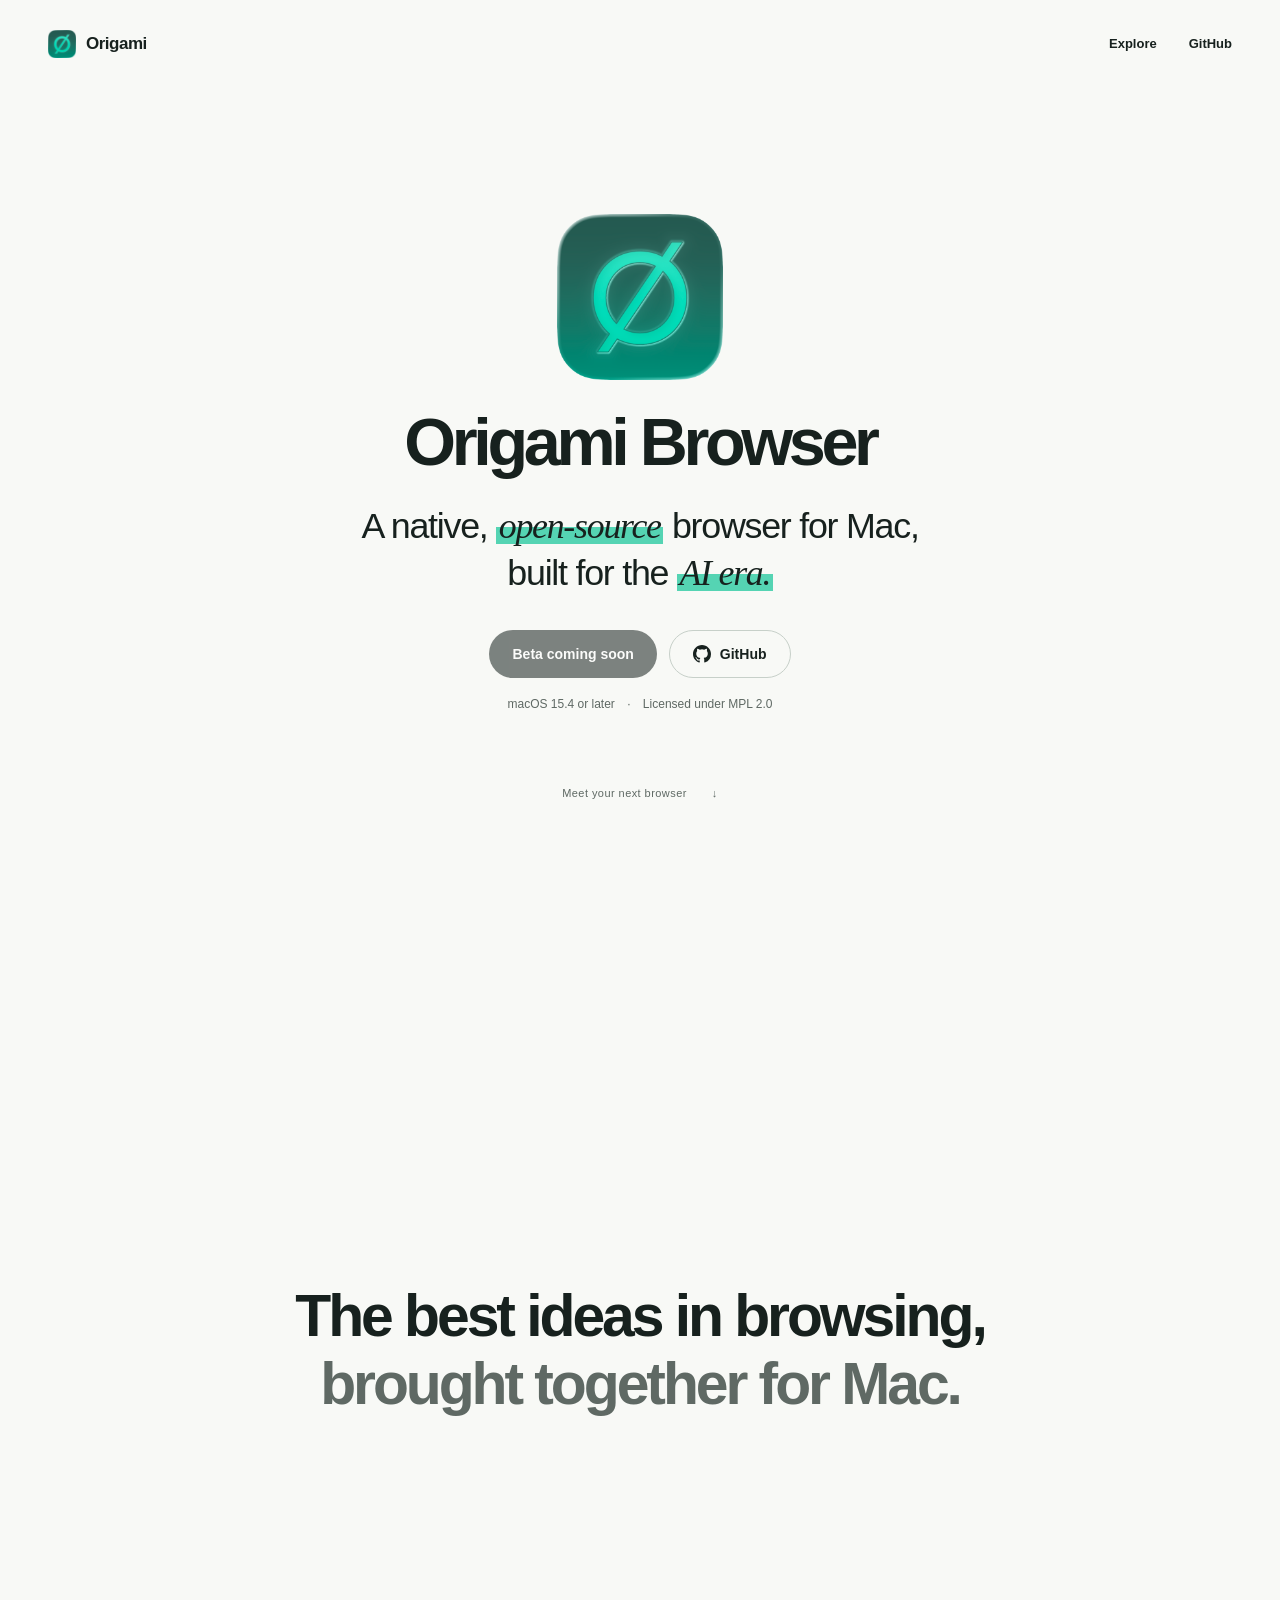
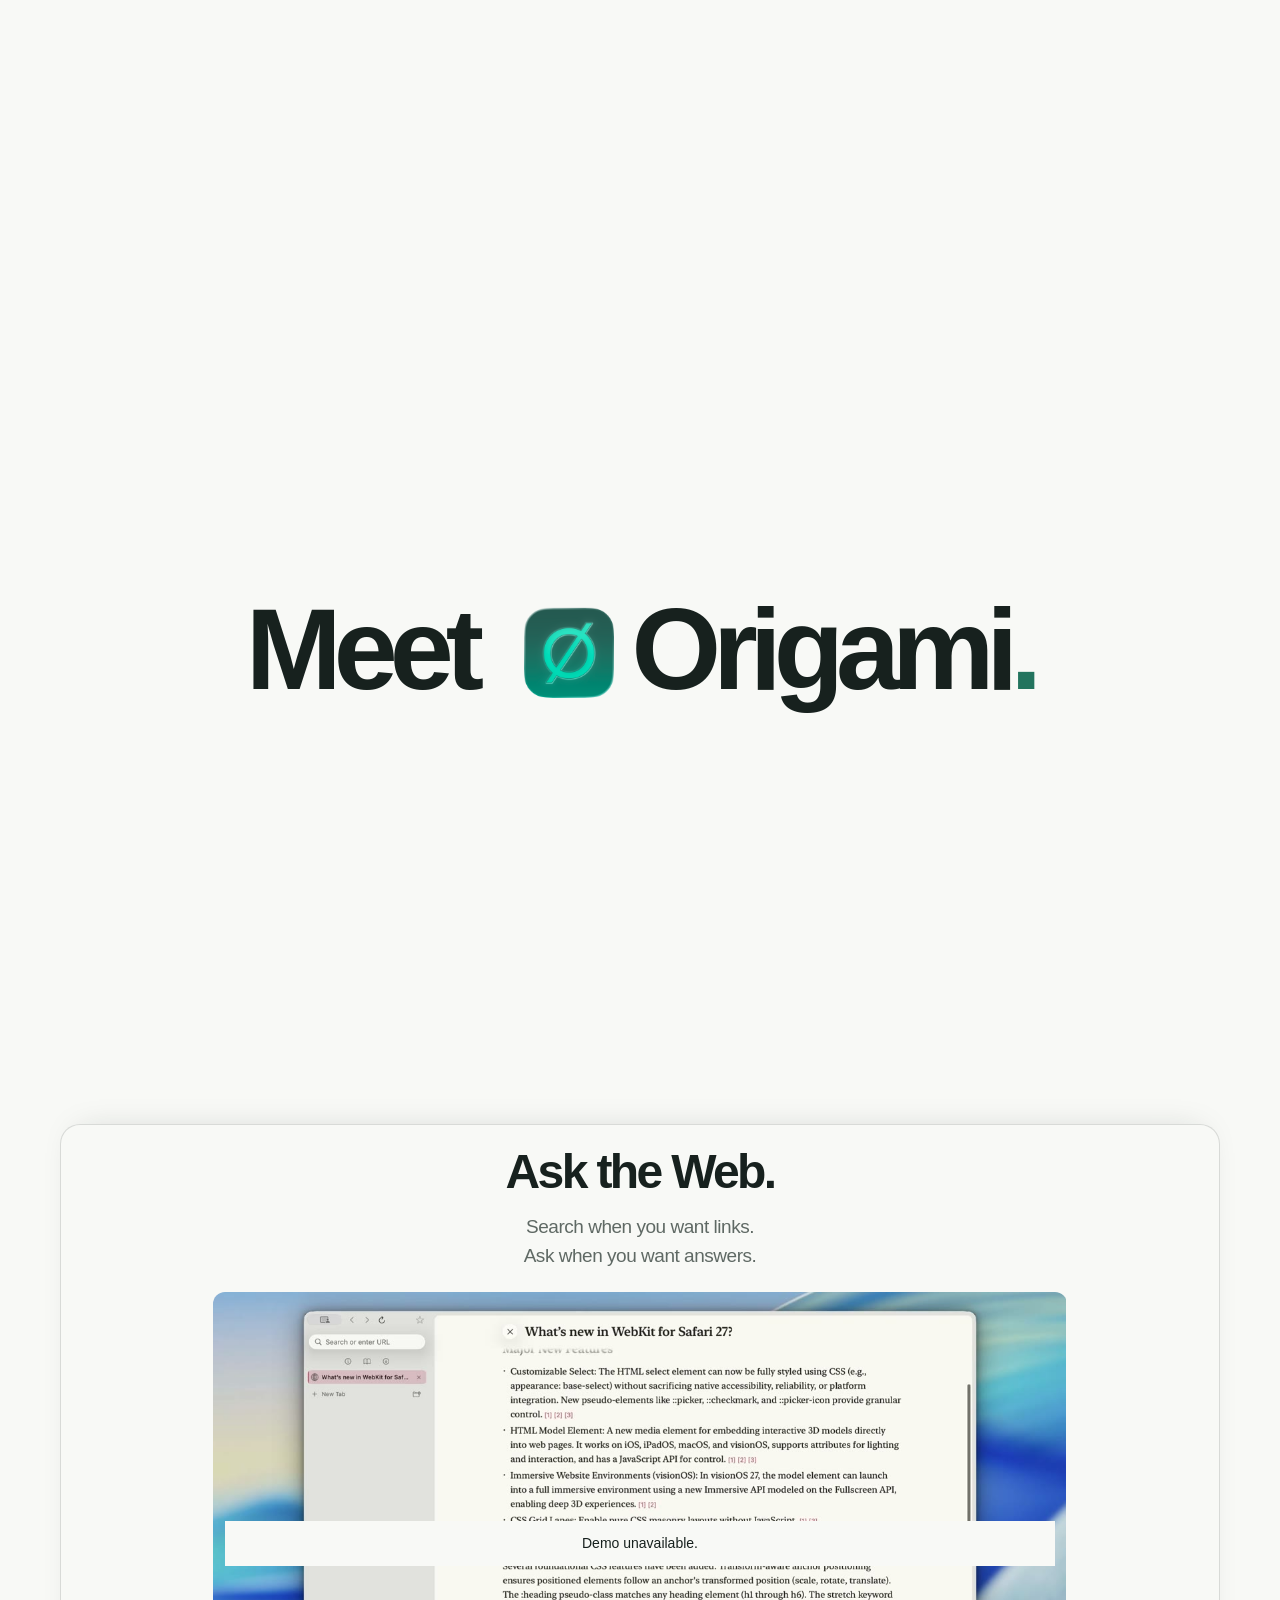
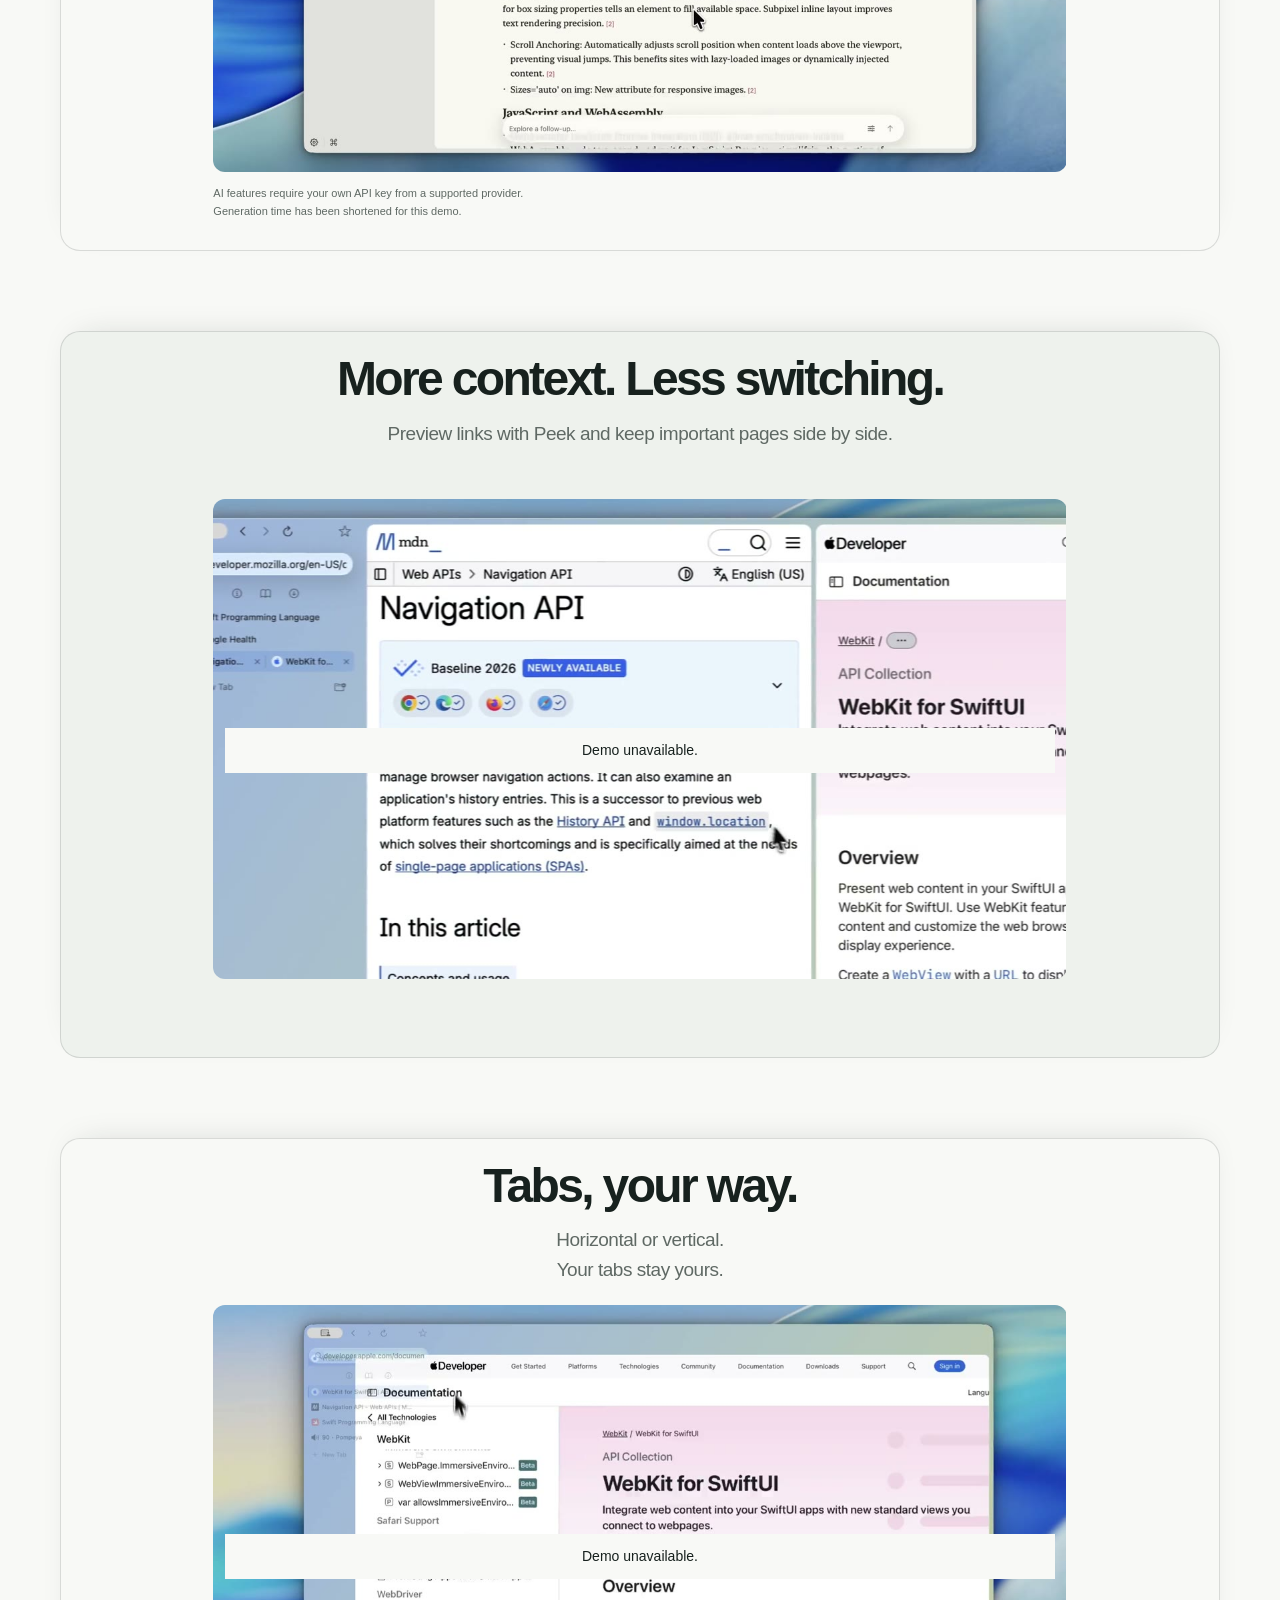
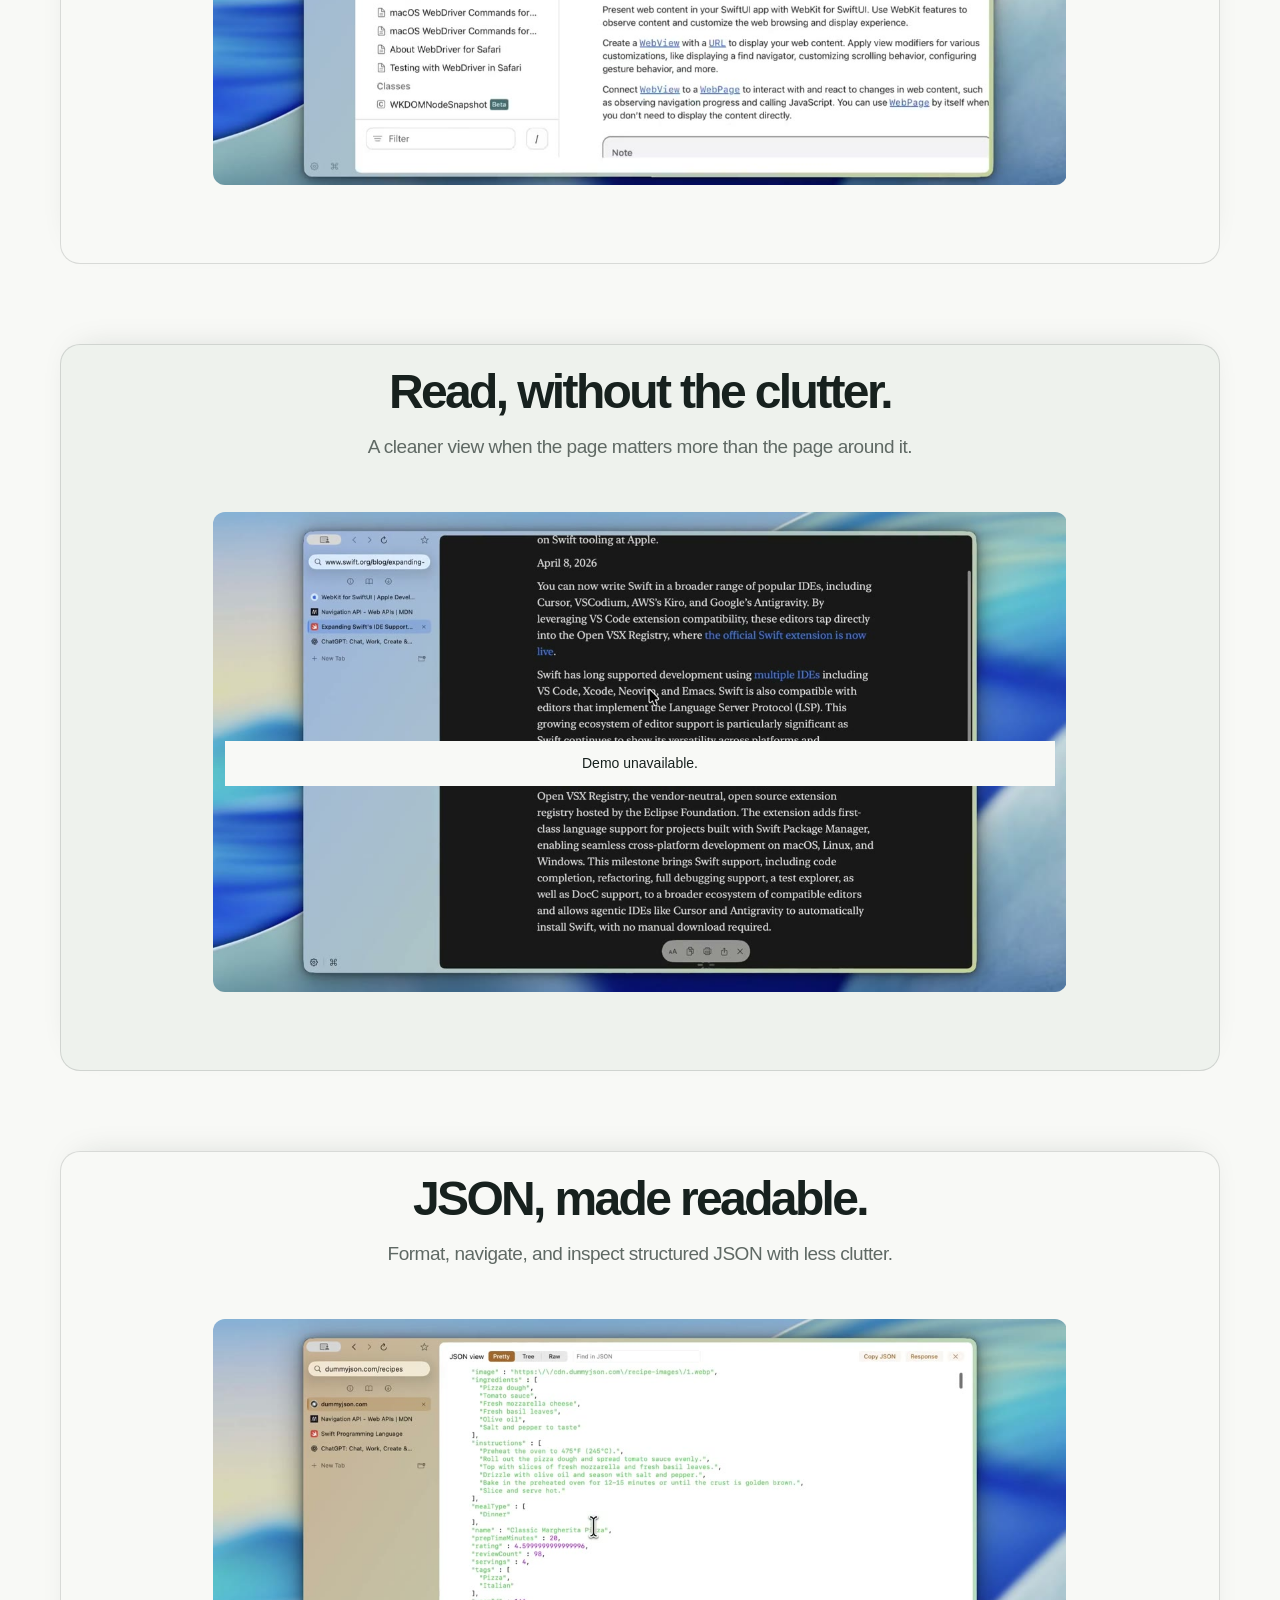
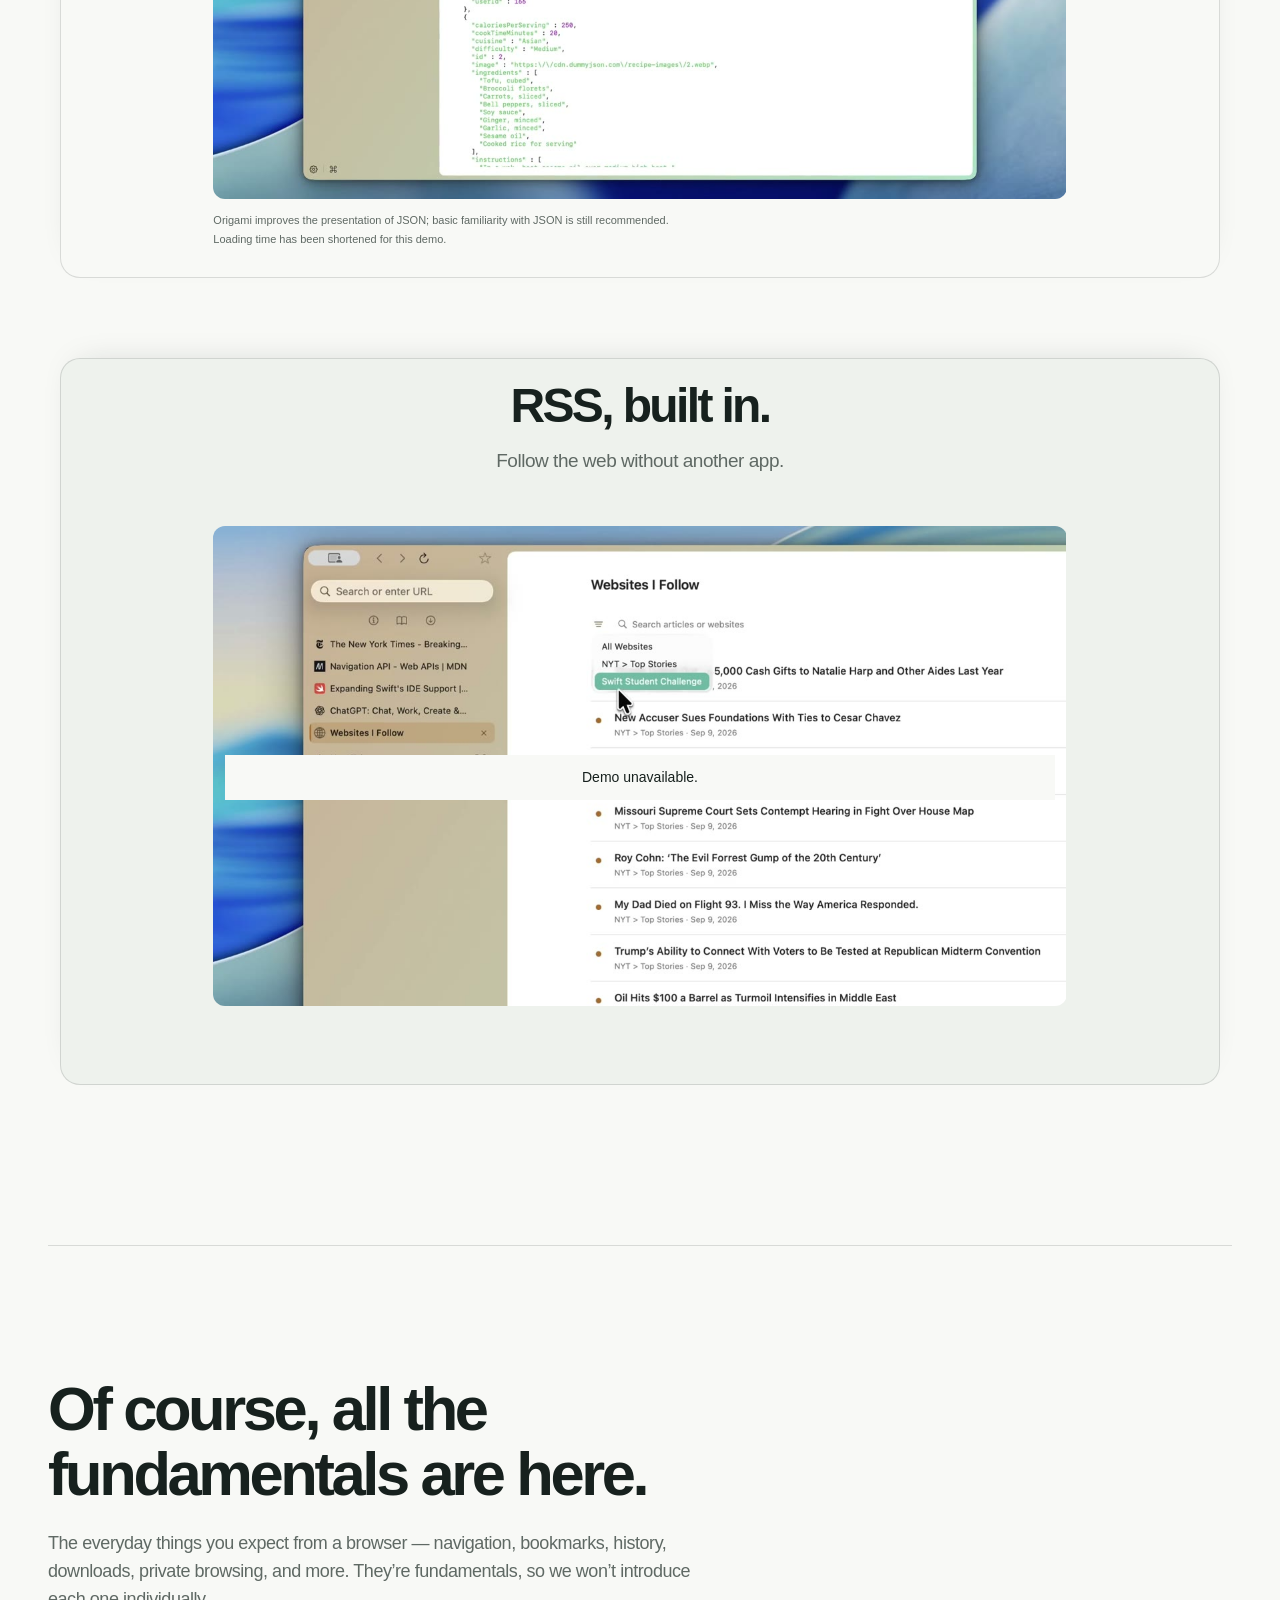
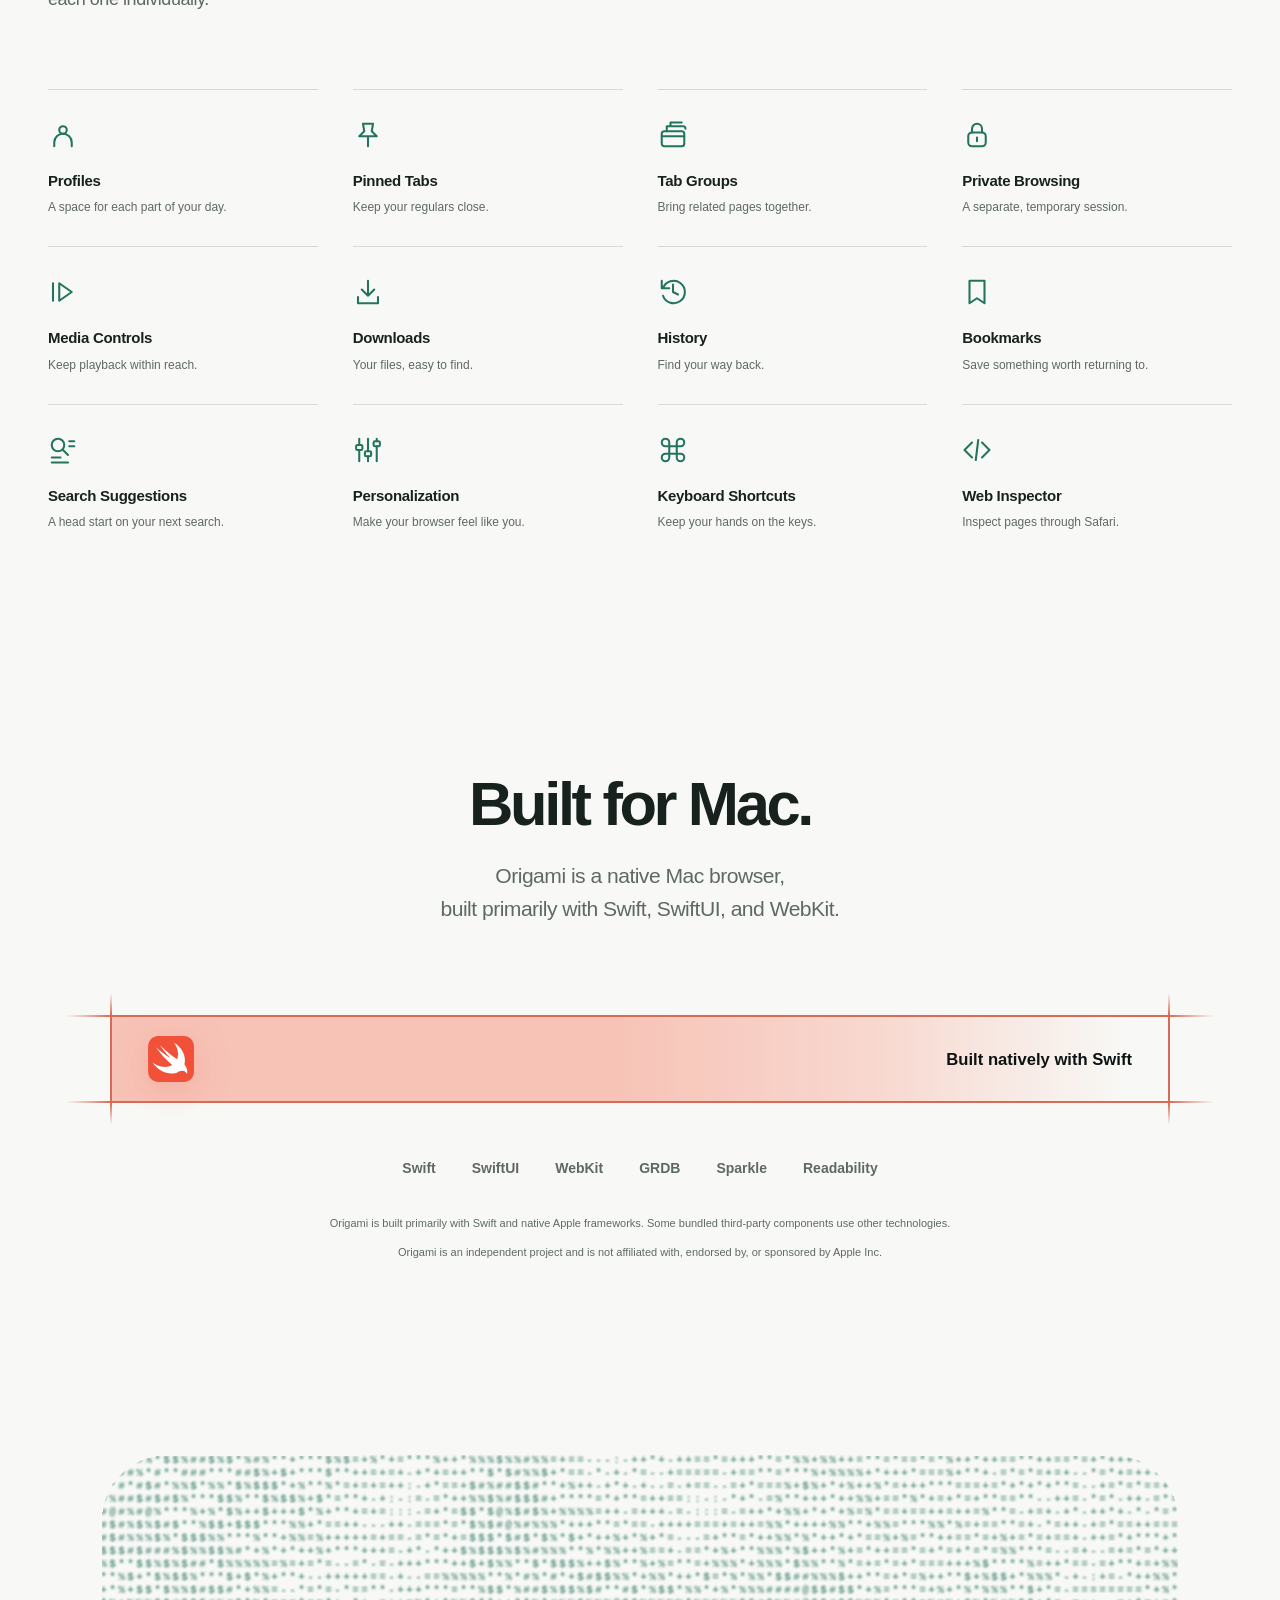
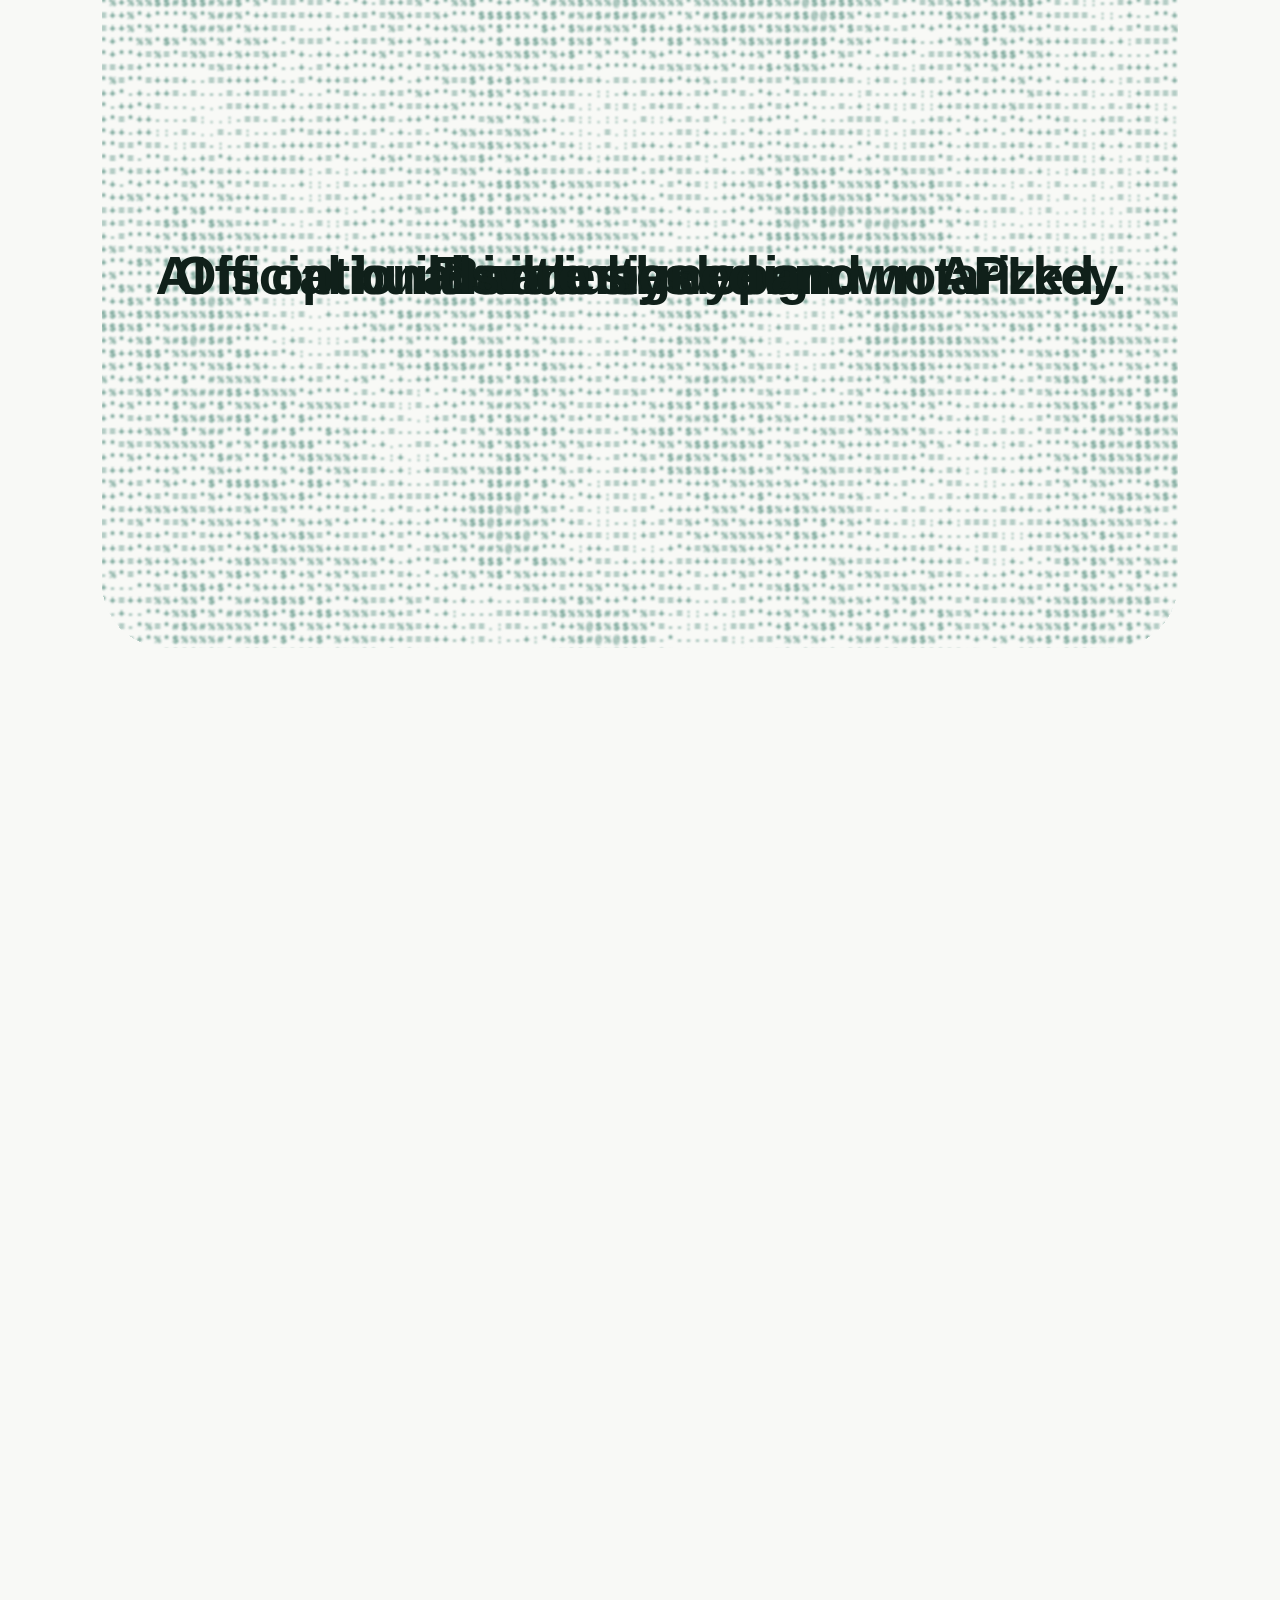
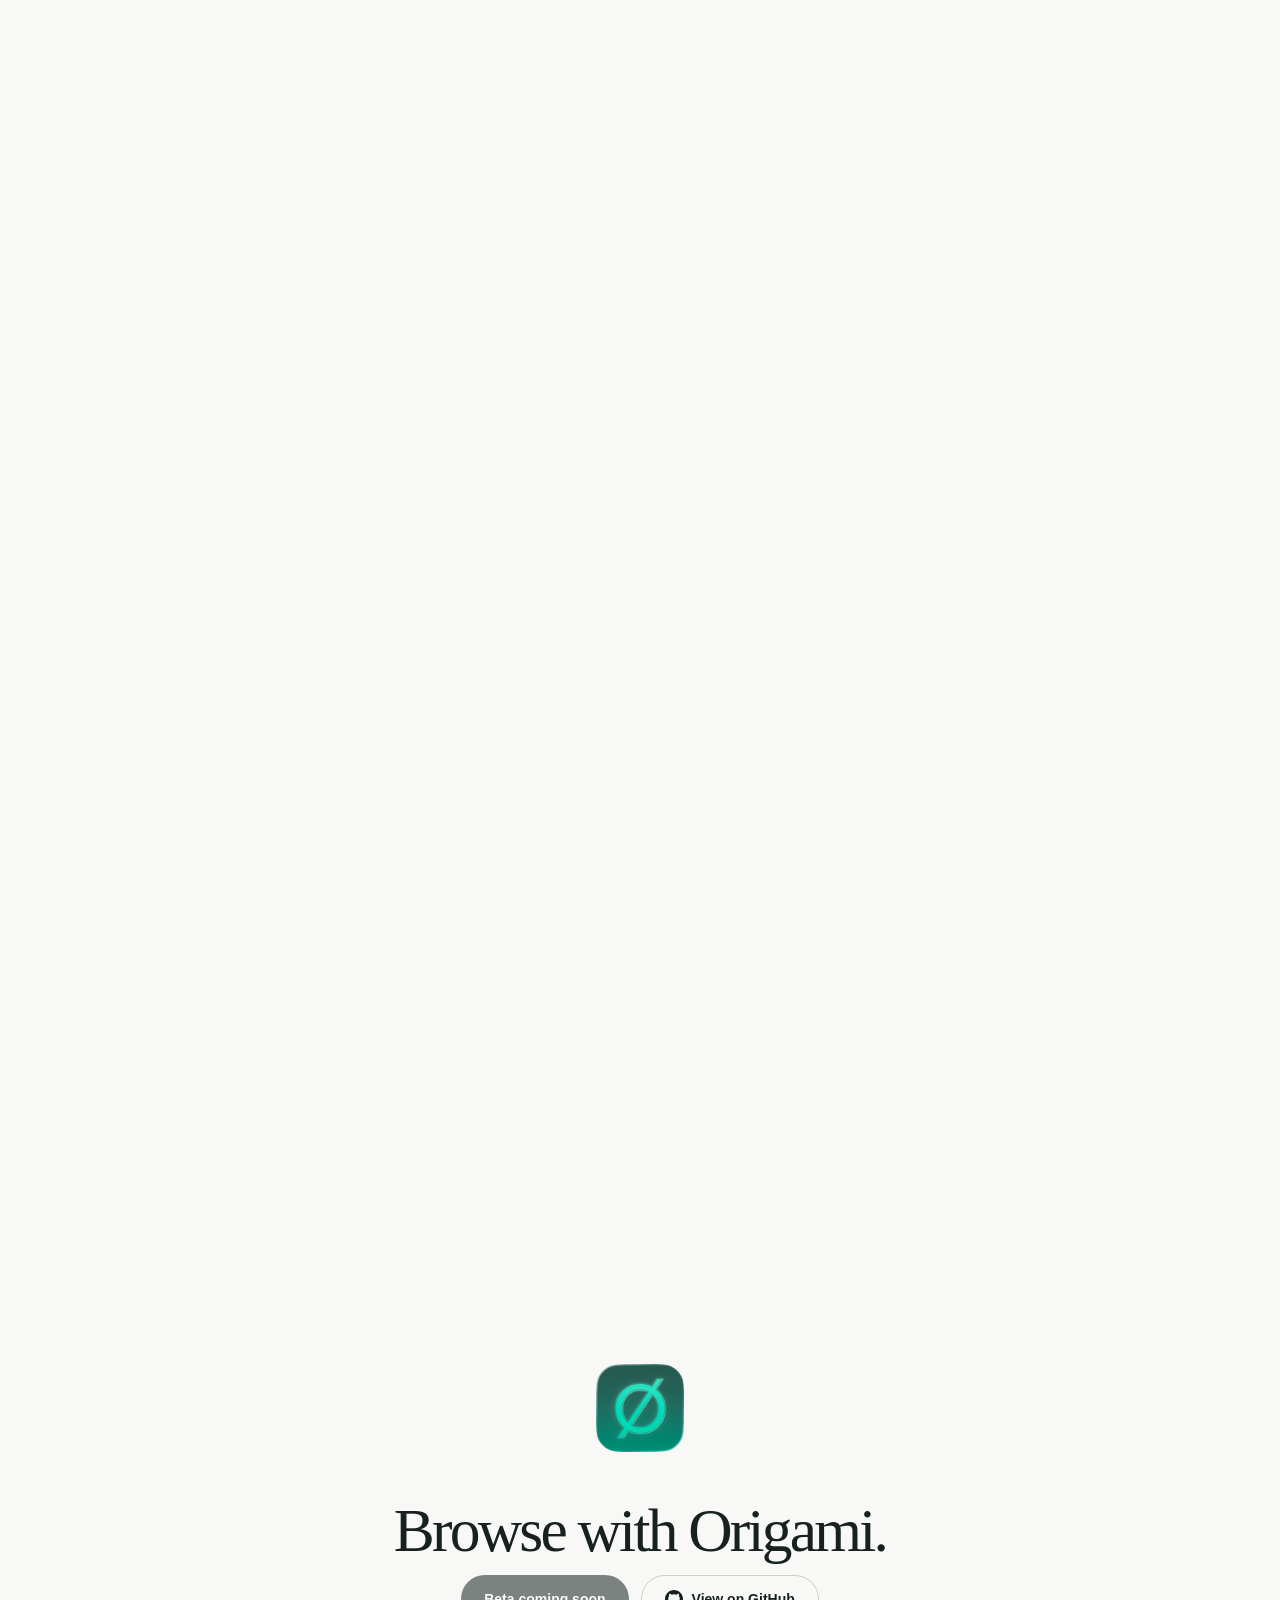
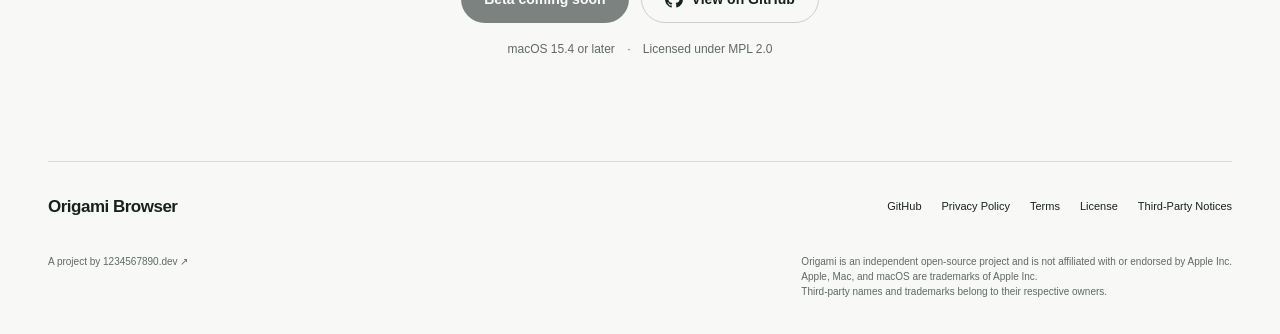
==== commit ca42891a: "Set beta placeholder text for download CTAs" ====
--- a/website/index.html
+++ b/website/index.html
@@ -43,7 +43,7 @@
 <p class="hero-statement">A native, <mark><em>open-source</em></mark> browser for Mac, <br>built for the <mark><em>AI era.</em></mark>
 </p>
 <div class="actions">
-<a class="button primary" data-download aria-disabled="true" tabindex="-1">Download for Mac <span aria-hidden="true">↓</span>
+<a class="button primary" data-download aria-disabled="true" tabindex="-1">Beta coming soon
 </a>
 <a class="button secondary" href="https://github.com/T-1234567890/origami-browser"><svg class="github-icon" viewBox="0 0 16 16" width="18" height="18" fill="currentColor" aria-hidden="true" focusable="false"><path d="M8 0C3.58 0 0 3.58 0 8c0 3.54 2.29 6.53 5.47 7.59.4.07.55-.17.55-.38 0-.19-.01-.82-.01-1.49-2.01.37-2.53-.49-2.69-.94-.09-.23-.48-.94-.82-1.13-.28-.15-.68-.52-.01-.53.63-.01 1.08.58 1.23.82.72 1.21 1.87.87 2.33.66.07-.52.28-.87.51-1.07-1.78-.2-3.64-.89-3.64-3.95 0-.87.31-1.59.82-2.15-.08-.2-.36-1.02.08-2.12 0 0 .67-.21 2.2.82a7.65 7.65 0 0 1 4 0c1.53-1.04 2.2-.82 2.2-.82.44 1.1.16 1.92.08 2.12.51.56.82 1.27.82 2.15 0 3.07-1.87 3.75-3.65 3.95.29.25.54.73.54 1.48 0 1.07-.01 1.93-.01 2.2 0 .21.15.46.55.38A8.01 8.01 0 0 0 16 8c0-4.42-3.58-8-8-8Z"/></svg><span>GitHub</span></a>
 </div>
@@ -314,7 +314,7 @@
 <p class="latest-version" data-latest-version aria-hidden="true"></p>
 <h2>Browse with Origami.</h2>
 <div class="actions">
-<a class="button primary" data-download aria-disabled="true" tabindex="-1">Download for Mac <span aria-hidden="true">↓</span>
+<a class="button primary" data-download aria-disabled="true" tabindex="-1">Beta coming soon
 </a>
 <a class="button secondary" href="https://github.com/T-1234567890/origami-browser"><svg class="github-icon" viewBox="0 0 16 16" width="18" height="18" fill="currentColor" aria-hidden="true" focusable="false"><path d="M8 0C3.58 0 0 3.58 0 8c0 3.54 2.29 6.53 5.47 7.59.4.07.55-.17.55-.38 0-.19-.01-.82-.01-1.49-2.01.37-2.53-.49-2.69-.94-.09-.23-.48-.94-.82-1.13-.28-.15-.68-.52-.01-.53.63-.01 1.08.58 1.23.82.72 1.21 1.87.87 2.33.66.07-.52.28-.87.51-1.07-1.78-.2-3.64-.89-3.64-3.95 0-.87.31-1.59.82-2.15-.08-.2-.36-1.02.08-2.12 0 0 .67-.21 2.2.82a7.65 7.65 0 0 1 4 0c1.53-1.04 2.2-.82 2.2-.82.44 1.1.16 1.92.08 2.12.51.56.82 1.27.82 2.15 0 3.07-1.87 3.75-3.65 3.95.29.25.54.73.54 1.48 0 1.07-.01 1.93-.01 2.2 0 .21.15.46.55.38A8.01 8.01 0 0 0 16 8c0-4.42-3.58-8-8-8Z"/></svg><span>View on GitHub</span></a>
 </div>
